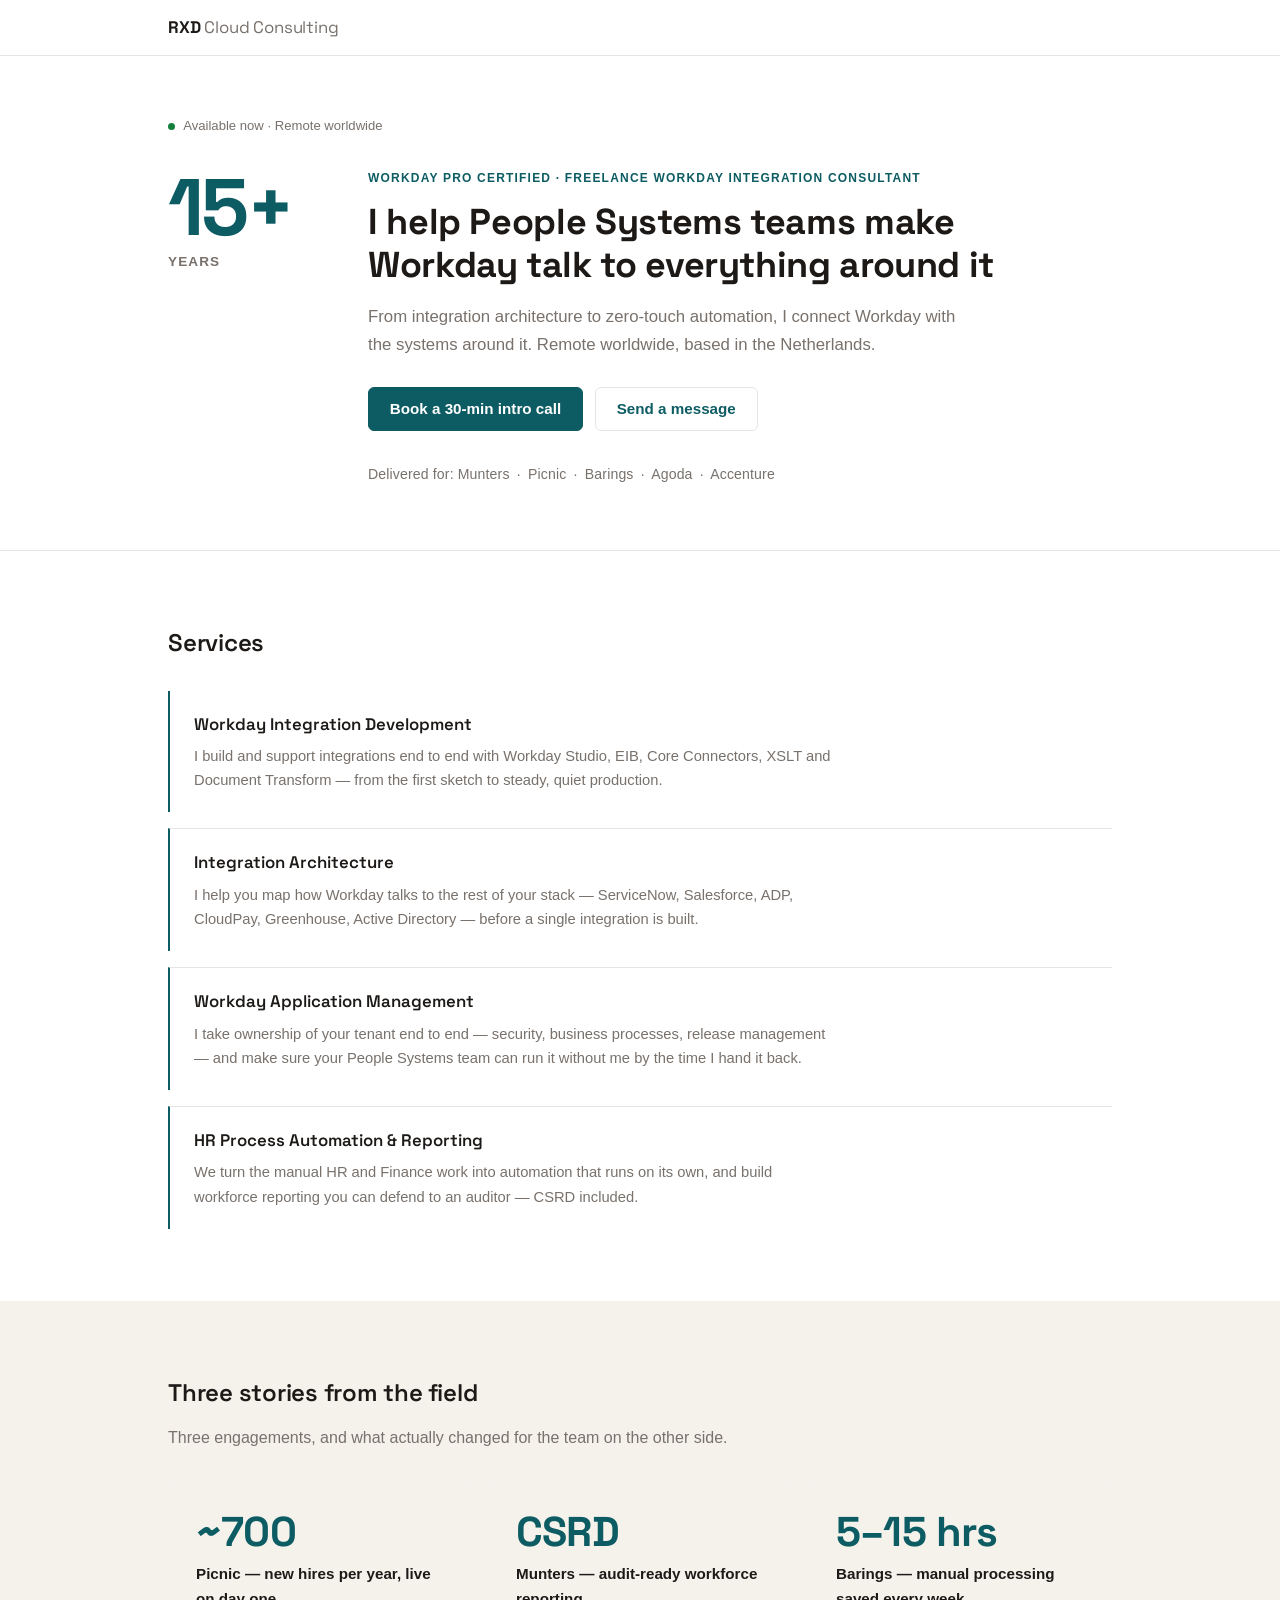
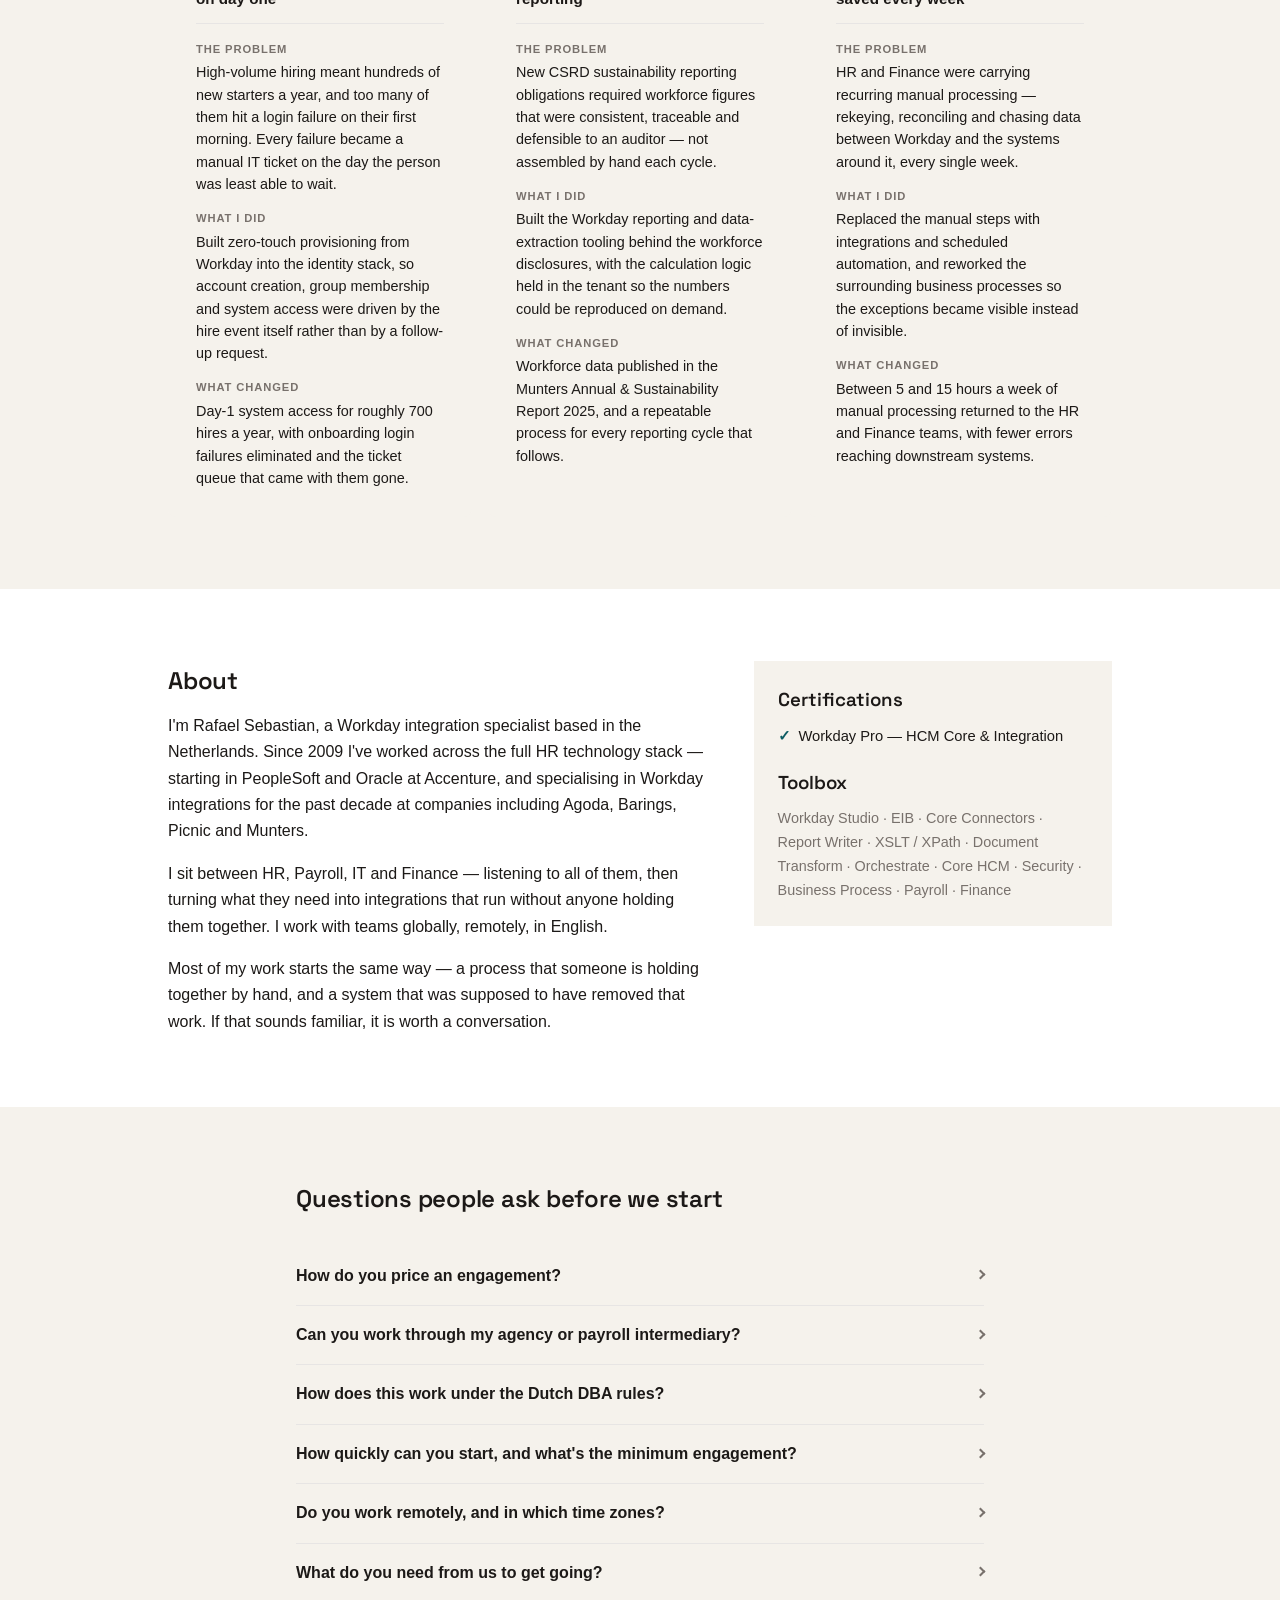
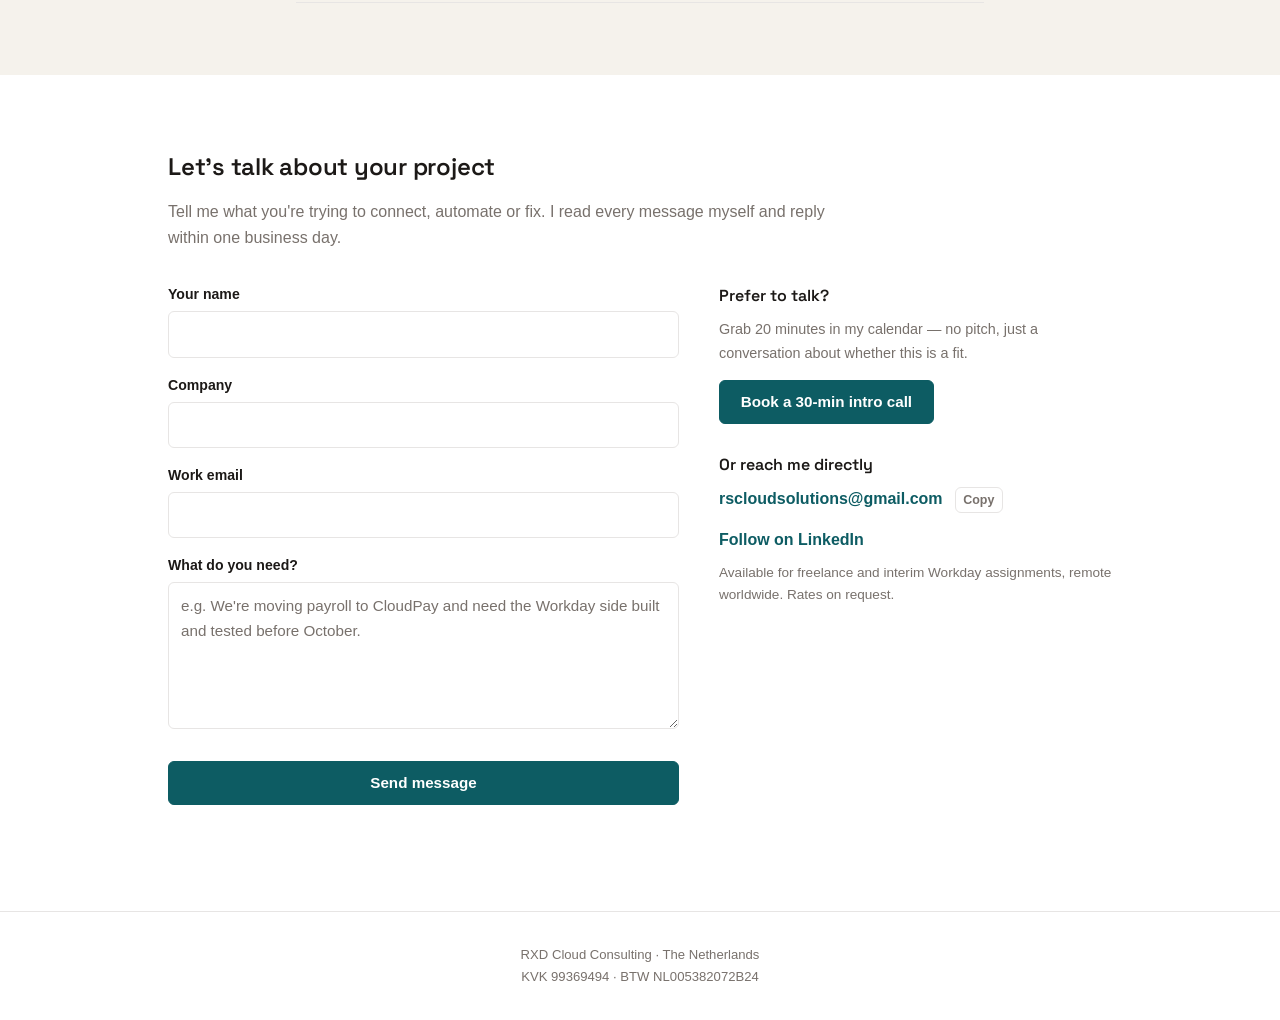
==== index.html @ eb649286 "Remove duplicate Workday Financial Fundamentals from certifications Co-Authored-By: Claude <noreply@" ====
<!DOCTYPE html>
<html lang="en">
<head>
  <meta charset="UTF-8">
  <meta name="viewport" content="width=device-width, initial-scale=1.0">
  <title>RXD Cloud Consulting — Workday Integration Specialist</title>
  <meta name="description" content="I help teams connect Workday to the rest of their stack — Studio, EIB, Core Connectors, automation and reporting. Workday Pro certified, 15+ years, working remotely worldwide from the Netherlands.">
  <meta name="author" content="Rafael Sebastian">
  <link rel="canonical" href="https://rafseb.github.io/rxdwebsite/">

  <meta property="og:site_name" content="RXD Cloud Consulting">
  <meta property="og:locale" content="en_US">
  <meta property="og:type" content="website">
  <meta property="og:url" content="https://rafseb.github.io/rxdwebsite/">
  <meta property="og:title" content="RXD Cloud Consulting — Workday Integration Specialist">
  <meta property="og:description" content="I build and fix Workday integrations — Studio, EIB, Core Connectors, automation — so HR data flows without someone pushing it along. 15+ years, Workday Pro certified.">
  <meta property="og:image" content="https://rafseb.github.io/rxdwebsite/og-image.png">
  <meta property="og:image:width" content="1200">
  <meta property="og:image:height" content="627">
  <meta property="og:image:alt" content="RXD Cloud Consulting — Workday Integration Specialist">

  <meta name="twitter:card" content="summary_large_image">
  <meta name="twitter:title" content="RXD Cloud Consulting — Workday Integration Specialist">
  <meta name="twitter:description" content="I build and fix Workday integrations — Studio, EIB, Core Connectors, automation — so HR data flows without someone pushing it along. 15+ years, Workday Pro certified.">
  <meta name="twitter:image" content="https://rafseb.github.io/rxdwebsite/og-image.png">

  <link rel="preconnect" href="https://fonts.googleapis.com">
  <link rel="preconnect" href="https://fonts.gstatic.com" crossorigin>
  <link href="https://fonts.googleapis.com/css2?family=Space+Grotesk:wght@400;500;600;700&display=swap" rel="stylesheet">
  <link rel="icon" type="image/svg+xml" href="favicon.svg">
  <link rel="stylesheet" href="styles.css">

  <script type="application/ld+json">
  {
    "@context": "https://schema.org",
    "@graph": [
      {
        "@type": "ProfessionalService",
        "@id": "https://rafseb.github.io/rxdwebsite/#organization",
        "name": "RXD Cloud Consulting",
        "url": "https://rafseb.github.io/rxdwebsite/",
        "image": "https://rafseb.github.io/rxdwebsite/og-image.png",
        "logo": "https://rafseb.github.io/rxdwebsite/og-image.png",
        "description": "Freelance Workday integration consulting: Workday Studio, EIB, Core Connectors, integration architecture, Workday application management and HR process automation.",
        "email": "rscloudsolutions@gmail.com",
        "vatID": "NL005382072B24",
        "taxID": "99369494",
        "priceRange": "$$$",
        "address": {
          "@type": "PostalAddress",
          "addressCountry": "NL"
        },
        "areaServed": {
          "@type": "Place",
          "name": "Worldwide (remote)"
        },
        "sameAs": [
          "https://linkedin.com/company/rxd-cloud-consulting"
        ],
        "founder": { "@id": "https://rafseb.github.io/rxdwebsite/#rafael" },
        "employee": { "@id": "https://rafseb.github.io/rxdwebsite/#rafael" },
        "knowsAbout": [
          "Workday",
          "Workday Studio",
          "Workday EIB",
          "Workday Core Connector",
          "HCM integration",
          "Integration architecture",
          "XSLT",
          "HR process automation",
          "CSRD workforce reporting"
        ],
        "hasOfferCatalog": {
          "@type": "OfferCatalog",
          "name": "Workday consulting services",
          "itemListElement": [
            {
              "@type": "Offer",
              "itemOffered": {
                "@type": "Service",
                "name": "Workday Integration Development",
                "description": "End-to-end builds with Workday Studio, EIB, Core Connectors, XSLT and Document Transform — from spec to production support."
              }
            },
            {
              "@type": "Offer",
              "itemOffered": {
                "@type": "Service",
                "name": "Integration Architecture",
                "description": "Design of multi-system HR landscapes connecting Workday to ServiceNow, Salesforce, ADP, CloudPay, Greenhouse, Active Directory and more."
              }
            },
            {
              "@type": "Offer",
              "itemOffered": {
                "@type": "Service",
                "name": "Workday Application Management",
                "description": "SME ownership of your Workday tenant: security, business processes, release management and enabling your People Systems team."
              }
            },
            {
              "@type": "Offer",
              "itemOffered": {
                "@type": "Service",
                "name": "HR Process Automation & Reporting",
                "description": "Turning manual HR and Finance processes into zero-touch automation, plus workforce reporting including CSRD data extraction."
              }
            }
          ]
        }
      },
      {
        "@type": "Person",
        "@id": "https://rafseb.github.io/rxdwebsite/#rafael",
        "name": "Rafael Sebastian",
        "jobTitle": "Workday Integration Consultant",
        "email": "rscloudsolutions@gmail.com",
        "worksFor": { "@id": "https://rafseb.github.io/rxdwebsite/#organization" },
        "address": {
          "@type": "PostalAddress",
          "addressCountry": "NL"
        },
        "sameAs": [
          "https://linkedin.com/in/rafael-sebastian-workday-integration-people-technology-specialist"
        ],
        "hasCredential": [
          {
            "@type": "EducationalOccupationalCredential",
            "credentialCategory": "certification",
            "name": "Workday Pro — HCM Core"
          },
          {
            "@type": "EducationalOccupationalCredential",
            "credentialCategory": "certification",
            "name": "Workday Pro — Integration"
          }
        ]
      },
      {
        "@type": "FAQPage",
        "@id": "https://rafseb.github.io/rxdwebsite/#faq",
        "mainEntity": [
          {
            "@type": "Question",
            "name": "How do you price an engagement?",
            "acceptedAnswer": {
              "@type": "Answer",
              "text": "Most work runs on a day rate, quoted on request and fixed for the length of the assignment. For clearly bounded deliverables — a single integration build, an architecture review, a tenant health check — I also quote a fixed price so you know the total up front. No agency margin sits on top: you contract with RXD Cloud Consulting directly."
            }
          },
          {
            "@type": "Question",
            "name": "Can you work through my agency or payroll intermediary?",
            "acceptedAnswer": {
              "@type": "Answer",
              "text": "Yes. I contract directly with end clients and equally through recruitment agencies, consultancies and payroll intermediaries. If your procurement process requires a preferred supplier, send me their details and I will handle the paperwork with them."
            }
          },
          {
            "@type": "Question",
            "name": "How does this work under the Dutch DBA rules?",
            "acceptedAnswer": {
              "@type": "Answer",
              "text": "RXD Cloud Consulting is a registered Dutch business (KVK 99369494, BTW NL005382072B24) with multiple clients, its own tools and equipment, and its own professional insurance. Engagements are scoped as deliverables rather than as a seat on your org chart, and I am happy to work from a model agreement (modelovereenkomst) and to document the indicators your legal team needs for their own assessment."
            }
          },
          {
            "@type": "Question",
            "name": "How quickly can you start, and what is the minimum engagement?",
            "acceptedAnswer": {
              "@type": "Answer",
              "text": "Typically two to four weeks from a signed contract, sometimes sooner for short scoped work. The minimum is roughly two weeks for a focused deliverable such as an integration build or an architecture review; longer interim assignments usually run three to twelve months."
            }
          },
          {
            "@type": "Question",
            "name": "Do you work remotely, and in which time zones?",
            "acceptedAnswer": {
              "@type": "Answer",
              "text": "I work remotely worldwide from the Netherlands (CET/CEST), in English. I have delivered for teams across Europe, the United States and Asia-Pacific, and will shift hours to hold a workable overlap with yours. On-site visits in the Netherlands and nearby Europe are possible for kick-offs, workshops and go-lives."
            }
          },
          {
            "@type": "Question",
            "name": "What do you need from us to get going?",
            "acceptedAnswer": {
              "@type": "Answer",
              "text": "A tenant with an implementer account, a named business contact who owns the process being automated, and access to the systems on the other side of the integration. If the requirements are not written down yet, that is fine — scoping them is usually the first piece of work."
            }
          }
        ]
      }
    ]
  }
  </script>
</head>
<body>

  <a href="#main" class="skip-link">Skip to content</a>

  <header class="site-header">
    <nav class="container nav" aria-label="Main">
      <a href="#top" class="brand">RXD<span> Cloud Consulting</span></a>
      <details class="nav-menu">
        <summary class="nav-toggle" aria-label="Menu">
          <span class="nav-toggle-bars" aria-hidden="true"></span>
          <span class="nav-toggle-text">Menu</span>
        </summary>
        <div class="nav-links">
          <a href="#services">Services</a>
          <a href="#cases">Case studies</a>
          <a href="#about">About</a>
          <a href="#faq">FAQ</a>
          <a href="#contact" class="btn btn-small">Get in touch</a>
        </div>
      </details>
    </nav>
  </header>

  <main id="main">
    <span id="top"></span>

    <section class="hero" aria-labelledby="hero-title">
      <div class="container">
        <!-- Keep this badge current: it is the strongest buying signal on the page. -->
        <p class="availability"><span class="dot" aria-hidden="true"></span>Available now · Remote worldwide</p>
        <div class="hero-layout">
          <div class="hero-stat" aria-hidden="true">
            <span class="stat-number">15+</span>
            <span class="stat-label">years</span>
          </div>
          <div class="hero-text">
            <p class="eyebrow">Workday Pro Certified · Freelance Workday Integration Consultant</p>
            <h1 id="hero-title">I help People Systems teams make Workday talk to everything around it</h1>
            <p class="lead">From integration architecture to zero-touch automation, I connect Workday with the systems around it. Remote worldwide, based in the Netherlands.</p>
            <div class="hero-actions">
              <a href="https://calendly.com/raf-sebastian/30min" class="btn" data-goal="book-call" target="_blank" rel="noopener">Book a 30-min intro call</a>
              <a href="#contact" class="btn btn-ghost">Send a message</a>
            </div>
            <p class="experience-strip">Delivered for: Munters&ensp;·&ensp;Picnic&ensp;·&ensp;Barings&ensp;·&ensp;Agoda&ensp;·&ensp;Accenture</p>
          </div>
        </div>
      </div>
    </section>

    <section id="services" class="section" aria-labelledby="services-title">
      <div class="container">
        <h2 id="services-title">Services</h2>
        <div class="grid">
          <article class="card">
            <h3>Workday Integration Development</h3>
            <p>I build and support integrations end to end with Workday Studio, EIB, Core Connectors, XSLT and Document Transform — from the first sketch to steady, quiet production.</p>
          </article>
          <article class="card">
            <h3>Integration Architecture</h3>
            <p>I help you map how Workday talks to the rest of your stack — ServiceNow, Salesforce, ADP, CloudPay, Greenhouse, Active Directory — before a single integration is built.</p>
          </article>
          <article class="card">
            <h3>Workday Application Management</h3>
            <p>I take ownership of your tenant end to end — security, business processes, release management — and make sure your People Systems team can run it without me by the time I hand it back.</p>
          </article>
          <article class="card">
            <h3>HR Process Automation &amp; Reporting</h3>
            <p>We turn the manual HR and Finance work into automation that runs on its own, and build workforce reporting you can defend to an auditor — CSRD included.</p>
          </article>
        </div>
      </div>
    </section>

    <section id="cases" class="section section-alt" aria-labelledby="cases-title">
      <div class="container">
        <h2 id="cases-title">Three stories from the field</h2>
        <p class="section-intro">Three engagements, and what actually changed for the team on the other side.</p>

        <div class="grid grid-3">
          <article class="case">
            <p class="case-figure">~700</p>
            <p class="case-client">Picnic — new hires per year, live on day one</p>
            <dl>
              <dt>The problem</dt>
              <dd>High-volume hiring meant hundreds of new starters a year, and too many of them hit a login failure on their first morning. Every failure became a manual IT ticket on the day the person was least able to wait.</dd>
              <dt>What I did</dt>
              <dd>Built zero-touch provisioning from Workday into the identity stack, so account creation, group membership and system access were driven by the hire event itself rather than by a follow-up request.</dd>
              <dt>What changed</dt>
              <dd>Day-1 system access for roughly 700 hires a year, with onboarding login failures eliminated and the ticket queue that came with them gone.</dd>
            </dl>
          </article>

          <article class="case">
            <p class="case-figure">CSRD</p>
            <p class="case-client">Munters — audit-ready workforce reporting</p>
            <dl>
              <dt>The problem</dt>
              <dd>New CSRD sustainability reporting obligations required workforce figures that were consistent, traceable and defensible to an auditor — not assembled by hand each cycle.</dd>
              <dt>What I did</dt>
              <dd>Built the Workday reporting and data-extraction tooling behind the workforce disclosures, with the calculation logic held in the tenant so the numbers could be reproduced on demand.</dd>
              <dt>What changed</dt>
              <dd>Workforce data published in the Munters Annual &amp; Sustainability Report 2025, and a repeatable process for every reporting cycle that follows.</dd>
            </dl>
          </article>

          <article class="case">
            <p class="case-figure">5–15 hrs</p>
            <p class="case-client">Barings — manual processing saved every week</p>
            <dl>
              <dt>The problem</dt>
              <dd>HR and Finance were carrying recurring manual processing — rekeying, reconciling and chasing data between Workday and the systems around it, every single week.</dd>
              <dt>What I did</dt>
              <dd>Replaced the manual steps with integrations and scheduled automation, and reworked the surrounding business processes so the exceptions became visible instead of invisible.</dd>
              <dt>What changed</dt>
              <dd>Between 5 and 15 hours a week of manual processing returned to the HR and Finance teams, with fewer errors reaching downstream systems.</dd>
            </dl>
          </article>
        </div>

      </div>
    </section>

    <section id="about" class="section" aria-labelledby="about-title">
      <div class="container about">
        <div>
          <h2 id="about-title">About</h2>
          <div class="about-intro">
            <!--
              PHOTO: add rafael-sebastian.jpg (and optionally .webp), square and at least
              320x320, then uncomment the block below. Left commented so that deploying
              without the files can't put a broken image on the page.

            <picture>
              <source srcset="rafael-sebastian.webp" type="image/webp">
              <img class="portrait" src="rafael-sebastian.jpg" width="160" height="160"
                   alt="Rafael Sebastian, Workday integration consultant" loading="lazy" decoding="async">
            </picture>
            -->
            <p>I'm Rafael Sebastian, a Workday integration specialist based in the Netherlands. Since 2009 I've worked across the full HR technology stack — starting in PeopleSoft and Oracle at Accenture, and specialising in Workday integrations for the past decade at companies including Agoda, Barings, Picnic and Munters.</p>
          </div>
          <p>I sit between HR, Payroll, IT and Finance — listening to all of them, then turning what they need into integrations that run without anyone holding them together. I work with teams globally, remotely, in English.</p>
          <p>Most of my work starts the same way — a process that someone is holding together by hand, and a system that was supposed to have removed that work. If that sounds familiar, it is worth a conversation.</p>
        </div>
        <div class="card certs">
          <h3>Certifications</h3>
          <ul>
            <li>Workday Pro — HCM Core &amp; Integration</li>
          </ul>
          <h3>Toolbox</h3>
          <p class="muted">Workday Studio · EIB · Core Connectors · Report Writer · XSLT / XPath · Document Transform · Orchestrate · Core HCM · Security · Business Process · Payroll · Finance</p>
        </div>
      </div>
    </section>

    <section id="faq" class="section section-alt" aria-labelledby="faq-title">
      <div class="container container-narrow">
        <h2 id="faq-title">Questions people ask before we start</h2>

        <details class="faq">
          <summary>How do you price an engagement?</summary>
          <p>Most work runs on a day rate, quoted on request and fixed for the length of the assignment. For clearly bounded deliverables — a single integration build, an architecture review, a tenant health check — I also quote a fixed price so you know the total up front. No agency margin sits on top: you contract with RXD Cloud Consulting directly.</p>
        </details>

        <details class="faq">
          <summary>Can you work through my agency or payroll intermediary?</summary>
          <p>Yes. I contract directly with end clients and equally through recruitment agencies, consultancies and payroll intermediaries. If your procurement process requires a preferred supplier, send me their details and I'll handle the paperwork with them.</p>
        </details>

        <details class="faq">
          <summary>How does this work under the Dutch DBA rules?</summary>
          <p>RXD Cloud Consulting is a registered Dutch business (KVK 99369494, BTW NL005382072B24) with multiple clients, its own tools and equipment, and its own professional insurance. Engagements are scoped as deliverables rather than as a seat on your org chart, and I'm happy to work from a model agreement (<i>modelovereenkomst</i>) and to document the indicators your legal team needs for their own assessment.</p>
        </details>

        <details class="faq">
          <summary>How quickly can you start, and what's the minimum engagement?</summary>
          <p>Typically two to four weeks from a signed contract, sometimes sooner for short scoped work. The minimum is roughly two weeks for a focused deliverable such as an integration build or an architecture review; longer interim assignments usually run three to twelve months.</p>
        </details>

        <details class="faq">
          <summary>Do you work remotely, and in which time zones?</summary>
          <p>I work remotely worldwide from the Netherlands (CET/CEST), in English. I've delivered for teams across Europe, the United States and Asia-Pacific, and will shift hours to hold a workable overlap with yours. On-site visits in the Netherlands and nearby Europe are possible for kick-offs, workshops and go-lives.</p>
        </details>

        <details class="faq">
          <summary>What do you need from us to get going?</summary>
          <p>A tenant with an implementer account, a named business contact who owns the process being automated, and access to the systems on the other side of the integration. If the requirements aren't written down yet, that's fine — scoping them is usually the first piece of work.</p>
        </details>
      </div>
    </section>

    <section id="contact" class="section" aria-labelledby="contact-title">
      <div class="container">
        <h2 id="contact-title">Let's talk about your project</h2>
        <p class="section-intro">Tell me what you're trying to connect, automate or fix. I read every message myself and reply within one business day.</p>

        <div class="contact-grid">
          <form id="contact-form" class="card contact-form" action="https://api.web3forms.com/submit" method="POST">
            <input type="hidden" name="access_key" value="380ba4da-3759-4e82-b8ae-49bef5bf46d5">
            <input type="hidden" name="subject" value="New enquiry via rxdconsulting website">
            <input type="hidden" name="from_name" value="RXD Cloud Consulting website">
            <!-- No-JS fallback: without this, Web3Forms shows its own generic success page.
                 Uncomment once the domain is live and a thank-you page exists.
            <input type="hidden" name="redirect" value="https://rafseb.github.io/rxdwebsite/thanks.html"> -->
            <!-- Honeypot: real people never see it, bots fill it in and get rejected. -->
            <input type="checkbox" name="botcheck" class="hidden" style="display:none" tabindex="-1" autocomplete="off">

            <div class="field">
              <label for="name">Your name</label>
              <input id="name" name="name" type="text" autocomplete="name" required>
            </div>

            <div class="field">
              <label for="company">Company</label>
              <input id="company" name="company" type="text" autocomplete="organization">
            </div>

            <div class="field">
              <label for="email">Work email</label>
              <input id="email" name="email" type="email" autocomplete="email" required>
            </div>

            <div class="field">
              <label for="message">What do you need?</label>
              <textarea id="message" name="message" rows="5" required
                        placeholder="e.g. We're moving payroll to CloudPay and need the Workday side built and tested before October."></textarea>
            </div>

            <button type="submit" class="btn">Send message</button>
            <p id="form-status" class="form-status" role="status" aria-live="polite"></p>
          </form>

          <aside class="contact-direct">
            <h3>Prefer to talk?</h3>
            <p class="muted">Grab 20 minutes in my calendar — no pitch, just a conversation about whether this is a fit.</p>
            <a class="btn" href="https://calendly.com/raf-sebastian/30min" data-goal="book-call" target="_blank" rel="noopener">Book a 30-min intro call</a>

            <h3>Or reach me directly</h3>
            <p>
              <a class="contact-link" href="mailto:rscloudsolutions@gmail.com?subject=Workday%20project%20enquiry" data-goal="email">rscloudsolutions@gmail.com</a>
              <button type="button" class="copy-btn" data-copy="rscloudsolutions@gmail.com">Copy</button>
            </p>
            <p><a class="contact-link" href="https://linkedin.com/company/rxd-cloud-consulting" data-goal="linkedin" target="_blank" rel="noopener">Follow on LinkedIn</a></p>

            <p class="muted small">Available for freelance and interim Workday assignments, remote worldwide. Rates on request.</p>
          </aside>
        </div>
      </div>
    </section>

  </main>

  <footer class="site-footer">
    <div class="container">
      <p>RXD Cloud Consulting · The Netherlands</p>
      <p>KVK 99369494 · BTW NL005382072B24</p>
    </div>
  </footer>

  <!-- Mobile-only conversion bar. Hidden at wider widths. -->
  <div class="mobile-cta" aria-label="Quick contact">
    <a class="btn" href="https://calendly.com/raf-sebastian/30min" data-goal="book-call" target="_blank" rel="noopener">Book a call</a>
    <a class="btn btn-ghost" href="#contact">Message</a>
  </div>

  <script src="main.js" defer></script>

  <!-- Cloudflare Web Analytics — cookieless, no consent banner required. -->
  <script defer src="https://static.cloudflareinsights.com/beacon.min.js"
          data-cf-beacon='{"token": "7a9f824960004a1293982eb8bd7bd7f9", "spa": true}'></script>

</body>
</html>
---- styles.css ----
/* ═══════════════════════════════════════════════════════
   RXD Cloud Consulting
   Design: deep teal on warm white, Space Grotesk display.
   A consulting site should feel precise and steady, not
   templated — so: sharp radii, no card shadows, one bold
   typographic moment (the hero stat).
   ═══════════════════════════════════════════════════════ */

/* ── Tokens ── */

:root {
  --bg: #ffffff;
  --bg-warm: #f5f2ec;
  --text: #1c1917;
  --muted: #78716c;
  --accent: #0d5c63;
  --accent-hover: #0a4a50;
  --accent-contrast: #ffffff;
  --accent-soft: #e8f0f1;
  --border: #e7e5e4;
  --shadow: 0 1px 2px rgba(0, 0, 0, 0.05);
  --shadow-md: 0 4px 12px rgba(0, 0, 0, 0.06);
  --success: #15803d;
  --error: #b91c1c;
  --radius: 0.375rem;
  --radius-lg: 0.5rem;
}

@media (prefers-color-scheme: dark) {
  :root {
    --bg: #0e0c0a;
    --bg-warm: #1c1917;
    --text: #f5f5f4;
    --muted: #a8a29e;
    --accent: #5ec4bc;
    --accent-hover: #7dd3cb;
    --accent-contrast: #0e0c0a;
    --accent-soft: #1a2f2c;
    --border: #292524;
    --shadow: 0 1px 2px rgba(0, 0, 0, 0.3);
    --shadow-md: 0 4px 12px rgba(0, 0, 0, 0.3);
    --success: #4ade80;
    --error: #fca5a5;
  }
}

/* ── Reset & base ── */

*, *::before, *::after { margin: 0; padding: 0; box-sizing: border-box; }

@media (prefers-reduced-motion: no-preference) {
  html { scroll-behavior: smooth; }
}

/* Sticky header would otherwise cover the target of an in-page jump. */
:target { scroll-margin-top: 5rem; }

body {
  font-family: -apple-system, BlinkMacSystemFont, "Segoe UI", Roboto, "Helvetica Neue", Arial, sans-serif;
  background: var(--bg);
  color: var(--text);
  line-height: 1.65;
  -webkit-font-smoothing: antialiased;
  -moz-osx-font-smoothing: grayscale;
}

h1, h2, h3, .brand, .stat-number, .case-figure {
  font-family: "Space Grotesk", -apple-system, BlinkMacSystemFont, "Segoe UI", sans-serif;
}

img { max-width: 100%; height: auto; }

:focus-visible {
  outline: 2px solid var(--accent);
  outline-offset: 2px;
  border-radius: var(--radius);
}

/* ── Layout ── */

.container {
  max-width: 62rem;
  margin: 0 auto;
  padding: 0 1.5rem;
}

.container-narrow { max-width: 46rem; }

.skip-link {
  position: absolute;
  left: -9999px;
  top: 0;
  z-index: 100;
  background: var(--accent);
  color: var(--accent-contrast);
  padding: 0.75rem 1.25rem;
  font-weight: 600;
  text-decoration: none;
  border-radius: 0 0 var(--radius) 0;
}

.skip-link:focus { left: 0; }

/* ── Header ── */

.site-header {
  position: sticky;
  top: 0;
  z-index: 10;
  background: var(--bg);
  border-bottom: 1px solid var(--border);
}

.nav {
  display: flex;
  align-items: center;
  justify-content: space-between;
  gap: 1rem;
  padding-top: 0.85rem;
  padding-bottom: 0.85rem;
}

.brand {
  font-weight: 700;
  font-size: 1.05rem;
  letter-spacing: -0.01em;
  color: var(--text);
  text-decoration: none;
  white-space: nowrap;
}

.brand span { color: var(--muted); font-weight: 400; }

.nav-menu > summary { list-style: none; }
.nav-menu > summary::-webkit-details-marker { display: none; }

.nav-toggle {
  display: none;
  align-items: center;
  gap: 0.5rem;
  cursor: pointer;
  font-size: 0.9rem;
  font-weight: 500;
  padding: 0.4rem 0.7rem;
  border: 1px solid var(--border);
  border-radius: var(--radius);
  background: none;
  color: var(--text);
}

.nav-toggle-bars,
.nav-toggle-bars::before,
.nav-toggle-bars::after {
  display: block;
  width: 1.1rem;
  height: 1.5px;
  background: currentColor;
  border-radius: 1px;
}

.nav-toggle-bars { position: relative; }

.nav-toggle-bars::before,
.nav-toggle-bars::after {
  content: "";
  position: absolute;
  left: 0;
}

.nav-toggle-bars::before { top: -0.35rem; }
.nav-toggle-bars::after { top: 0.35rem; }

.nav-links {
  display: flex;
  align-items: center;
  gap: 1.5rem;
}

.nav-links a {
  color: var(--text);
  text-decoration: none;
  font-size: 0.92rem;
  font-weight: 500;
}

.nav-links a:hover { color: var(--accent); }
.nav-links a.btn:hover { color: var(--accent-contrast); }

/* Above the mobile breakpoint the <details> wrapper must not hide its own contents.
   Browsers implement that hiding two different ways depending on version — the older
   one puts display:none on non-summary children, the newer one uses
   ::details-content { content-visibility: hidden }. Both are neutralised here. */
@media (min-width: 40.0625rem) {
  .nav-menu::details-content {
    content-visibility: visible;
    display: contents;
  }

  .nav-menu > .nav-links { display: flex; }
}

/* ── Buttons ── */

.btn {
  display: inline-block;
  background: var(--accent);
  color: var(--accent-contrast);
  padding: 0.65rem 1.3rem;
  border-radius: var(--radius);
  font-weight: 600;
  font-size: 0.95rem;
  font-family: inherit;
  line-height: 1.4;
  border: 1px solid var(--accent);
  text-decoration: none;
  text-align: center;
  cursor: pointer;
}

@media (prefers-reduced-motion: no-preference) {
  .btn { transition: background-color 0.15s ease, transform 0.1s ease; }
}

.btn:hover {
  background: var(--accent-hover);
  color: var(--accent-contrast);
  transform: translateY(-1px);
}

.btn:active { transform: translateY(0); }

.btn:disabled { opacity: 0.6; cursor: progress; }

.btn-small { padding: 0.4rem 0.85rem; font-size: 0.88rem; }

.btn-ghost {
  background: transparent;
  color: var(--accent);
  border: 1px solid var(--border);
}

.btn-ghost:hover {
  background: var(--accent-soft);
  border-color: var(--accent);
  color: var(--accent);
}

/* ── Hero ── */

.hero {
  padding: 3.5rem 0 4rem;
  border-bottom: 1px solid var(--border);
}

.availability {
  display: inline-flex;
  align-items: center;
  gap: 0.5rem;
  font-size: 0.82rem;
  font-weight: 500;
  color: var(--muted);
  margin-bottom: 2rem;
}

.availability .dot {
  width: 0.45rem;
  height: 0.45rem;
  border-radius: 50%;
  background: var(--success);
  flex-shrink: 0;
}

.hero-layout {
  display: grid;
  grid-template-columns: 9.5rem 1fr;
  gap: 3rem;
  align-items: start;
}

.hero-stat {
  padding-top: 0.25rem;
}

.stat-number {
  display: block;
  font-size: 5rem;
  font-weight: 700;
  line-height: 0.85;
  color: var(--accent);
  letter-spacing: -0.04em;
}

.stat-label {
  display: block;
  font-size: 0.85rem;
  font-weight: 600;
  color: var(--muted);
  margin-top: 0.6rem;
  letter-spacing: 0.08em;
  text-transform: uppercase;
}

.eyebrow {
  text-transform: uppercase;
  letter-spacing: 0.1em;
  font-size: 0.75rem;
  font-weight: 600;
  color: var(--accent);
  margin-bottom: 0.75rem;
}

.hero h1 {
  font-size: clamp(1.5rem, 3.2vw, 2.25rem);
  line-height: 1.2;
  max-width: 40rem;
  margin-bottom: 1rem;
  letter-spacing: -0.01em;
}

.lead {
  font-size: 1.05rem;
  color: var(--muted);
  max-width: 38rem;
  margin-bottom: 1.75rem;
}

.hero-actions {
  display: flex;
  flex-wrap: wrap;
  gap: 0.75rem;
  margin-bottom: 2rem;
}

.experience-strip {
  color: var(--muted);
  font-size: 0.88rem;
  letter-spacing: 0.01em;
}

/* ── Sections ── */

.section { padding: 4.5rem 0; }

.section-alt { background: var(--bg-warm); }

.section h2 {
  font-size: 1.5rem;
  font-weight: 600;
  letter-spacing: -0.01em;
  margin-bottom: 0.75rem;
}

.section-intro {
  color: var(--muted);
  max-width: 42rem;
  margin-bottom: 2rem;
}

.section h2 + .grid,
.section h2 + .about,
.section h2 + .faq { margin-top: 1.75rem; }

/* ── Grid ── */

.grid {
  display: grid;
  grid-template-columns: repeat(auto-fit, minmax(15rem, 1fr));
  gap: 1rem;
}

.grid-3 { grid-template-columns: repeat(3, 1fr); }

/* ── Services — an editorial list, not a card grid ── */

#services .grid {
  display: flex;
  flex-direction: column;
}

#services .card {
  background: none;
  border: none;
  border-left: 2px solid var(--accent);
  border-radius: 0;
  padding: 1.25rem 1.5rem;
}

#services .card + .card {
  border-top: 1px solid var(--border);
}

@media (prefers-reduced-motion: no-preference) {
  #services .card { transition: background-color 0.15s ease; }
}

#services .card:hover { background: var(--accent-soft); }

#services .card h3 {
  font-size: 1.05rem;
  margin-bottom: 0.35rem;
  font-weight: 600;
}

#services .card p {
  font-size: 0.92rem;
  color: var(--muted);
  max-width: 40rem;
}

/* ── Case studies ── */

.case {
  background: var(--bg-warm);
  border-radius: var(--radius-lg);
  padding: 1.75rem;
}

.case-figure {
  font-size: 2.6rem;
  font-weight: 700;
  line-height: 1;
  color: var(--accent);
  letter-spacing: -0.02em;
  margin-bottom: 0.5rem;
}

.case-client {
  font-weight: 600;
  font-size: 0.95rem;
  margin-bottom: 1rem;
  padding-bottom: 0.75rem;
  border-bottom: 1px solid var(--border);
}

.case dt {
  font-size: 0.7rem;
  text-transform: uppercase;
  letter-spacing: 0.08em;
  font-weight: 600;
  color: var(--muted);
  margin-bottom: 0.2rem;
}

.case dd {
  font-size: 0.9rem;
  line-height: 1.55;
  margin-bottom: 0.85rem;
}

.case dd:last-child { margin-bottom: 0; }

@media (max-width: 52rem) {
  .grid-3 { grid-template-columns: 1fr; }
}

/* ── About ── */

.about {
  display: grid;
  grid-template-columns: 1.5fr 1fr;
  gap: 3rem;
  align-items: start;
}

.about p + p { margin-top: 1rem; }

.about-intro {
  display: flex;
  gap: 1.5rem;
  align-items: flex-start;
  /* .about p + p doesn't reach the paragraph after this wrapper, so space it here. */
  margin-bottom: 1rem;
}

.portrait {
  width: 9rem;
  height: 9rem;
  border-radius: var(--radius-lg);
  object-fit: cover;
  flex-shrink: 0;
}

#about .certs {
  background: var(--bg-warm);
  border: none;
  padding: 1.5rem;
}

.certs ul {
  list-style: none;
  margin-bottom: 1.25rem;
}

.certs li {
  padding-left: 1.3rem;
  position: relative;
  margin-bottom: 0.35rem;
  font-size: 0.92rem;
}

.certs li::before {
  content: "✓";
  position: absolute;
  left: 0;
  color: var(--accent);
  font-weight: 700;
}

.certs h3 {
  margin-bottom: 0.5rem;
  font-weight: 600;
}

.muted { color: var(--muted); font-size: 0.9rem; }

.small { font-size: 0.85rem; }

/* ── FAQ ── */

.faq {
  border-bottom: 1px solid var(--border);
}

.faq summary {
  cursor: pointer;
  font-weight: 600;
  padding: 1rem 0;
  list-style: none;
  display: flex;
  justify-content: space-between;
  align-items: center;
  gap: 1rem;
}

.faq summary::-webkit-details-marker { display: none; }

.faq summary::after {
  content: "";
  width: 7px;
  height: 7px;
  border-right: 2px solid var(--muted);
  border-bottom: 2px solid var(--muted);
  transform: rotate(-45deg);
  margin-top: -2px;
  flex-shrink: 0;
}

@media (prefers-reduced-motion: no-preference) {
  .faq summary::after { transition: transform 0.2s ease; }
}

.faq[open] summary::after { transform: rotate(45deg); }

.faq > p {
  color: var(--muted);
  padding-bottom: 1.25rem;
  max-width: 40rem;
  font-size: 0.95rem;
}

/* ── Contact ── */

.contact-grid {
  display: grid;
  grid-template-columns: 1.3fr 1fr;
  gap: 2.5rem;
  align-items: start;
}

#contact-form {
  background: none;
  border: none;
  padding: 0;
  box-shadow: none;
}

.field { margin-bottom: 1rem; }

.field label {
  display: block;
  font-size: 0.88rem;
  font-weight: 600;
  margin-bottom: 0.3rem;
  color: var(--text);
}

.field input,
.field textarea {
  width: 100%;
  font: inherit;
  font-size: 0.95rem;
  color: var(--text);
  background: var(--bg);
  border: 1px solid var(--border);
  border-radius: var(--radius);
  padding: 0.6rem 0.75rem;
}

.field textarea { resize: vertical; min-height: 6rem; }

.field input::placeholder,
.field textarea::placeholder { color: var(--muted); }

.field input:focus-visible,
.field textarea:focus-visible {
  outline: none;
  border-color: var(--accent);
  box-shadow: 0 0 0 3px var(--accent-soft);
}

.contact-form .btn { width: 100%; margin-top: 0.5rem; }

.form-status {
  margin-top: 0.75rem;
  font-size: 0.88rem;
  min-height: 1.4rem;
}

.form-status.is-pending { color: var(--muted); }
.form-status.is-success { color: var(--success); font-weight: 600; }
.form-status.is-error { color: var(--error); }
.form-status a { color: inherit; }

.contact-direct h3 {
  font-size: 1rem;
  margin-bottom: 0.5rem;
  font-weight: 600;
}

.contact-direct h3 + p { margin-bottom: 0.9rem; }

.contact-direct .btn { margin-bottom: 1.75rem; }

.contact-direct p { margin-bottom: 0.5rem; }

.contact-link {
  color: var(--accent);
  font-weight: 600;
  text-decoration: none;
  overflow-wrap: anywhere;
}

.contact-link:hover { text-decoration: underline; }

.copy-btn {
  font: inherit;
  font-size: 0.78rem;
  font-weight: 600;
  color: var(--muted);
  background: none;
  border: 1px solid var(--border);
  border-radius: var(--radius);
  padding: 0.1rem 0.45rem;
  margin-left: 0.5rem;
  cursor: pointer;
  vertical-align: middle;
}

.copy-btn:hover { color: var(--text); border-color: var(--muted); }
.copy-btn.is-copied { color: var(--success); border-color: var(--success); }

/* ── Footer ── */

.site-footer {
  border-top: 1px solid var(--border);
  padding: 2rem 0;
  text-align: center;
  color: var(--muted);
  font-size: 0.82rem;
}

/* Mobile CTA bar — shown only on narrow screens (see media query below) */
.mobile-cta { display: none; }

/* ── Responsive ── */

@media (max-width: 46rem) {
  .contact-grid { grid-template-columns: 1fr; gap: 2rem; }
  .about { grid-template-columns: 1fr; gap: 2rem; }
}

@media (max-width: 40rem) {
  .hero { padding: 2.5rem 0 3rem; }

  .hero-layout {
    grid-template-columns: 1fr;
    gap: 1.25rem;
  }

  .stat-number { font-size: 3.25rem; }

  .nav-toggle { display: inline-flex; }

  /* Anchored to .site-header (position: sticky is a containing block) rather than to
     the <details> wrapper, whose box model differs across browser versions. */
  .nav-menu[open] > .nav-links {
    position: absolute;
    right: 1.5rem;
    top: 100%;
    margin-top: 0.5rem;
    z-index: 20;
    flex-direction: column;
    align-items: stretch;
    gap: 0.15rem;
    min-width: 12rem;
    padding: 0.6rem;
    background: var(--bg);
    border: 1px solid var(--border);
    border-radius: var(--radius-lg);
    box-shadow: var(--shadow-md);
  }

  .nav-menu[open] > .nav-links a { padding: 0.5rem 0.6rem; border-radius: var(--radius); }
  .nav-menu[open] > .nav-links a.btn { margin-top: 0.35rem; text-align: center; }

  .about-intro { flex-direction: column; gap: 1rem; }

  .portrait { width: 7rem; height: 7rem; }

  /* Sticky conversion bar. Body padding below keeps it clear of the footer. */
  body { padding-bottom: 5rem; }

  .mobile-cta {
    display: flex;
    gap: 0.5rem;
    position: fixed;
    left: 0;
    right: 0;
    bottom: 0;
    z-index: 30;
    padding: 0.7rem 1rem calc(0.7rem + env(safe-area-inset-bottom));
    background: var(--bg);
    border-top: 1px solid var(--border);
  }

  .mobile-cta .btn { flex: 1; padding: 0.65rem 0.75rem; font-size: 0.92rem; }
}

@media print {
  .site-header, .mobile-cta, .skip-link, .contact-form { display: none; }
  .faq[open] > p, .faq > p { display: block; }
}
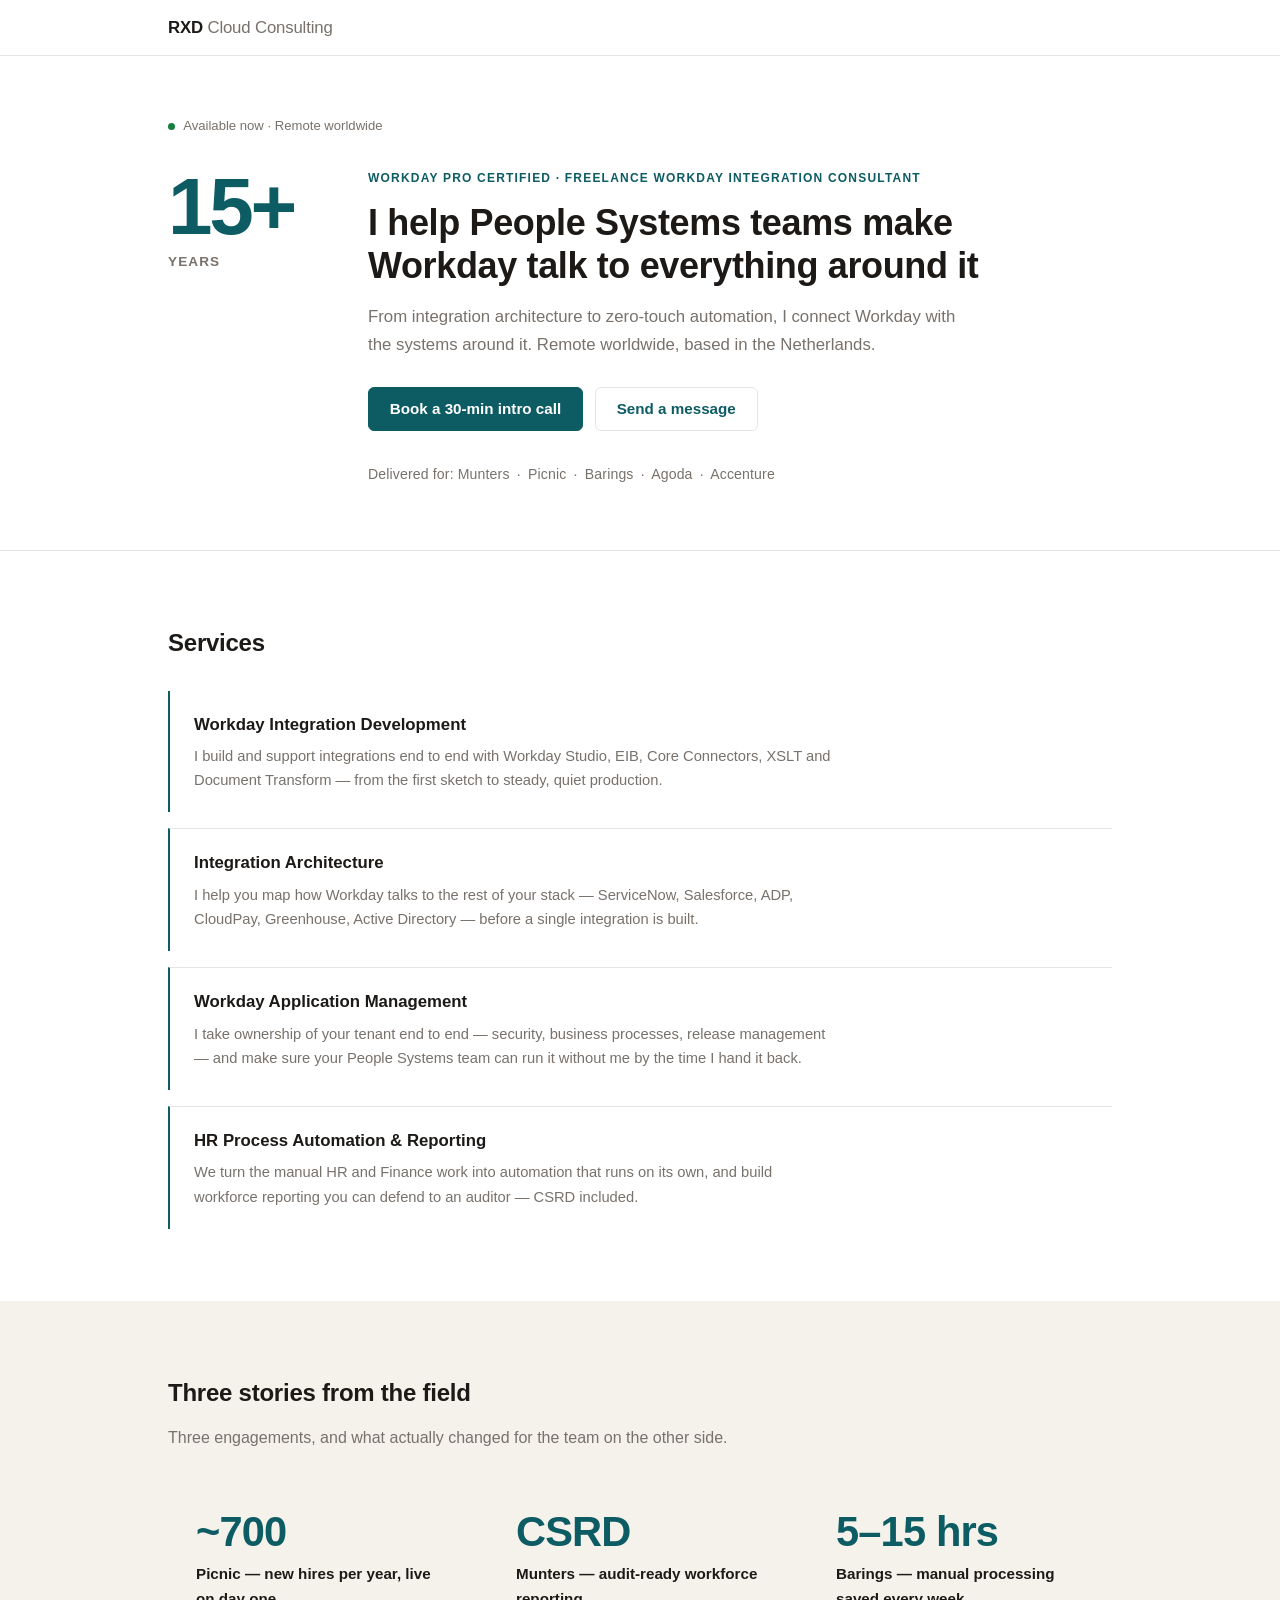
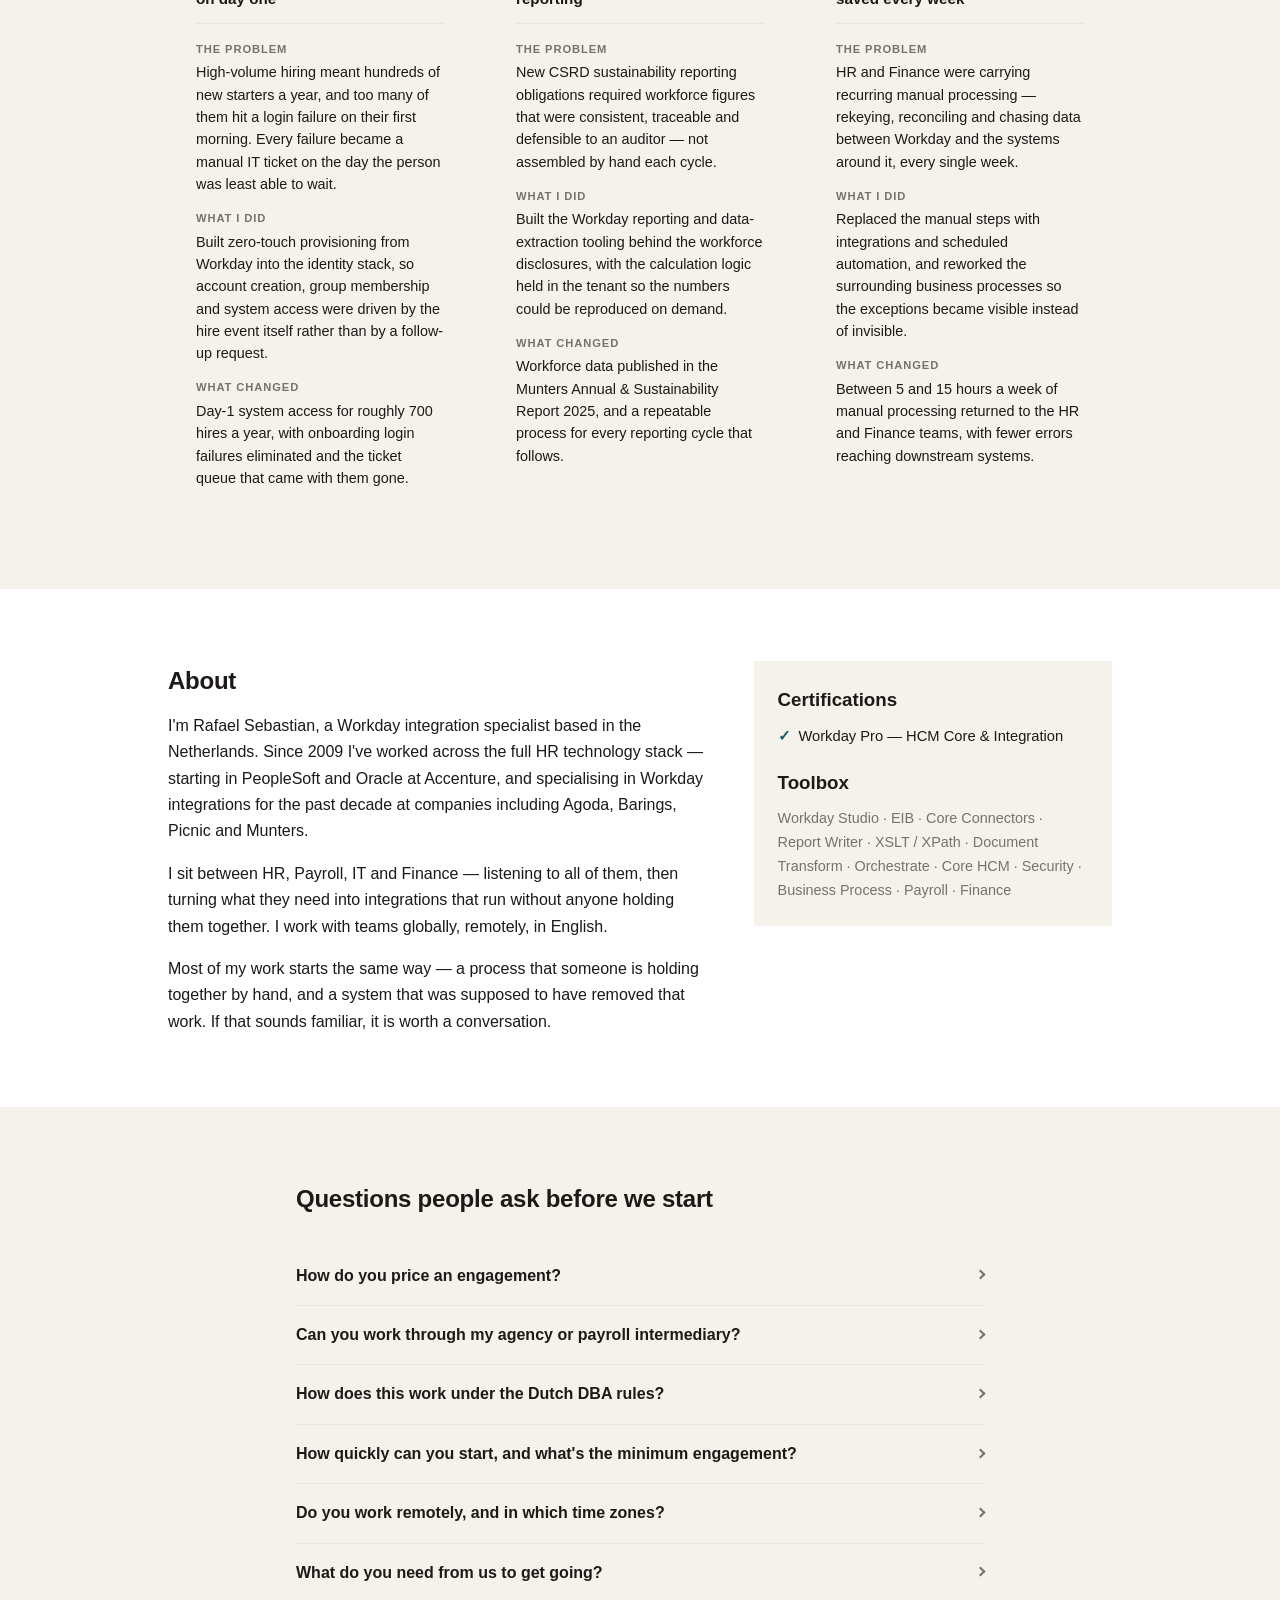
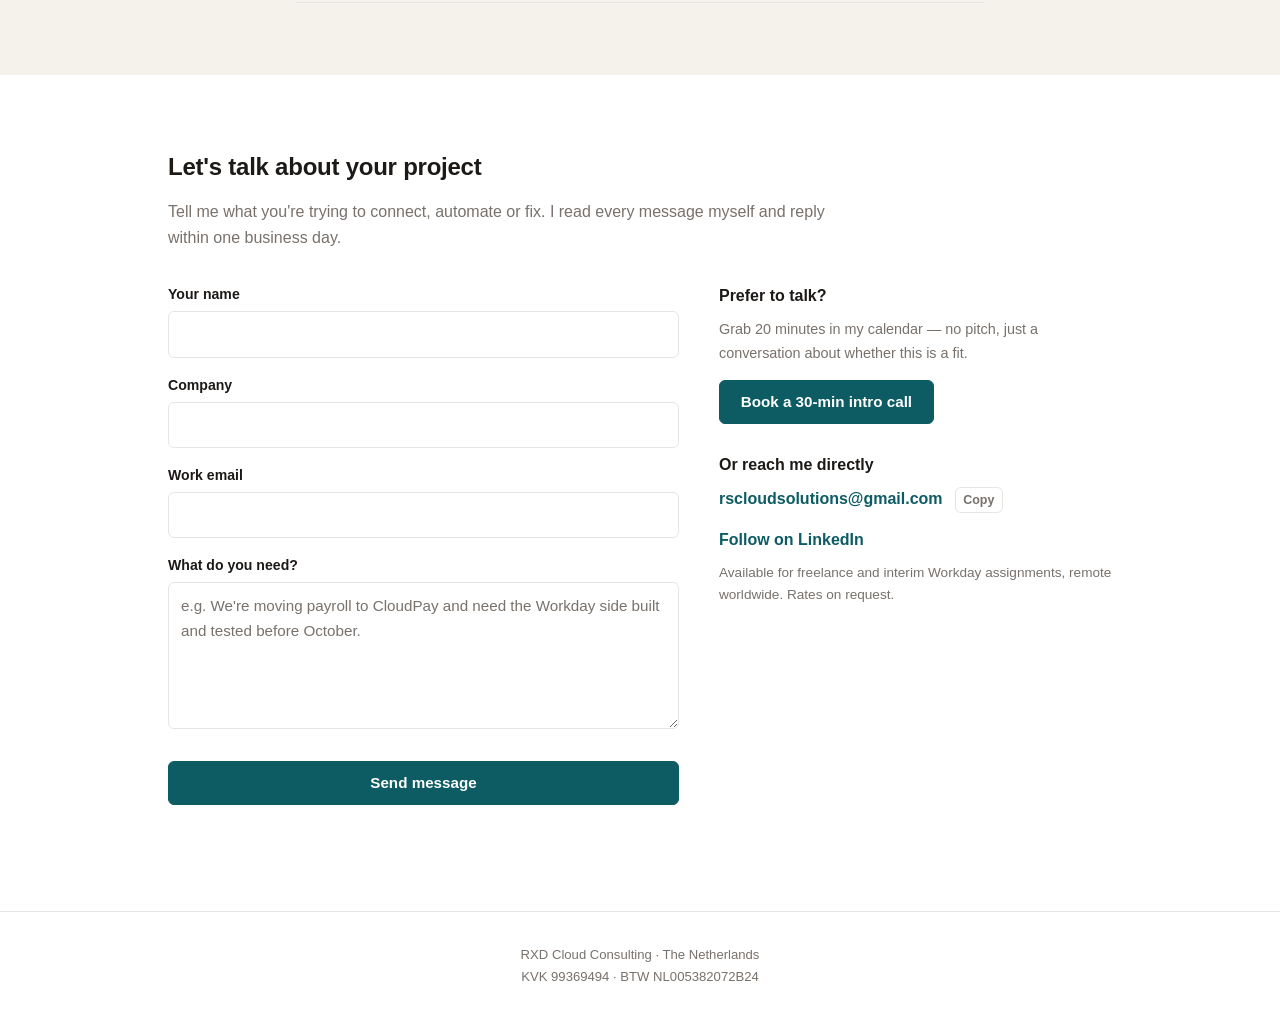
==== commit 53387496: "Add Content-Security-Policy meta tag to harden static site GitHub Pages cannot set response headers," ====
--- a/index.html
+++ b/index.html
@@ -6,6 +6,7 @@
   <title>RXD Cloud Consulting — Workday Integration Specialist</title>
   <meta name="description" content="I help teams connect Workday to the rest of their stack — Studio, EIB, Core Connectors, automation and reporting. Workday Pro certified, 15+ years, working remotely worldwide from the Netherlands.">
   <meta name="author" content="Rafael Sebastian">
+  <meta http-equiv="Content-Security-Policy" content="default-src 'none'; script-src 'self' 'unsafe-inline' https://static.cloudflareinsights.com; style-src 'self' 'unsafe-inline' https://fonts.googleapis.com; font-src https://fonts.gstatic.com; img-src 'self' data:; connect-src https://api.web3forms.com; form-action https://api.web3forms.com; base-uri 'self'; frame-ancestors 'none'; object-src 'none'">
   <link rel="canonical" href="https://rafseb.github.io/rxdwebsite/">
 
   <meta property="og:site_name" content="RXD Cloud Consulting">
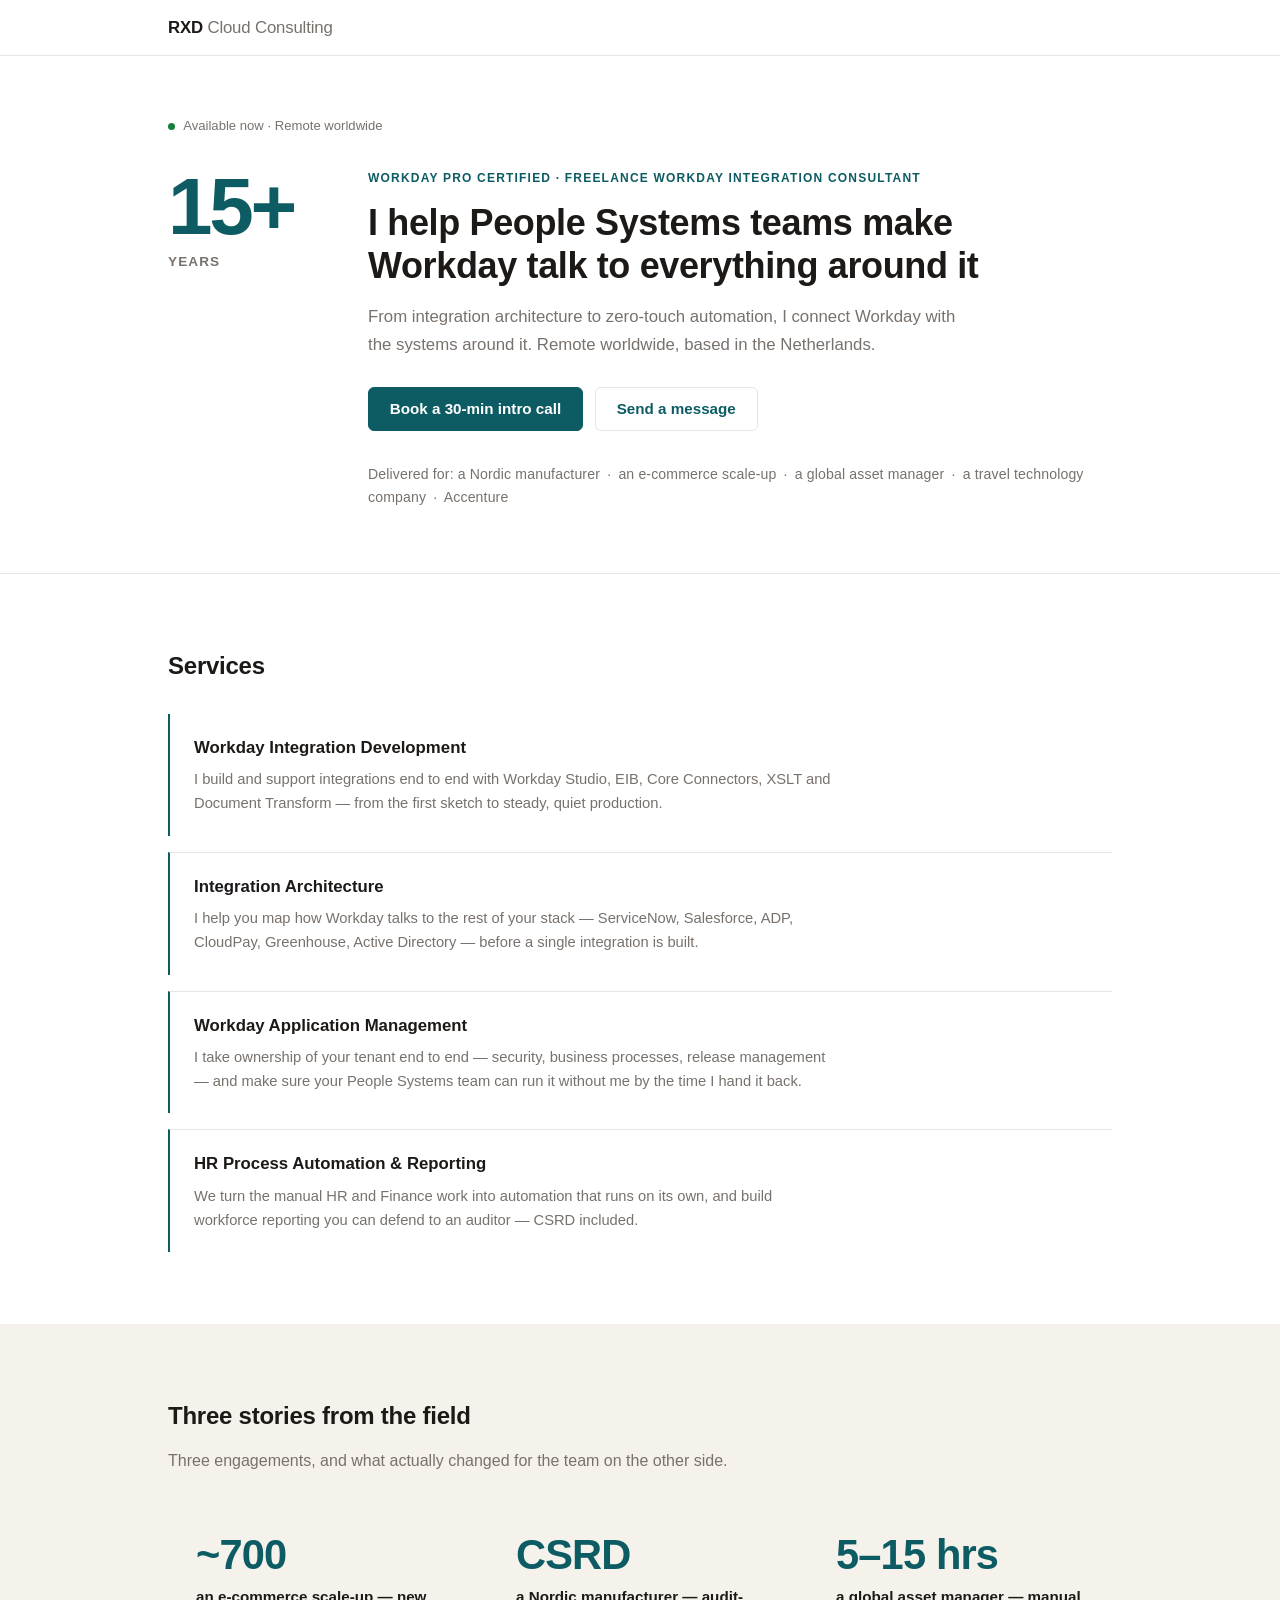
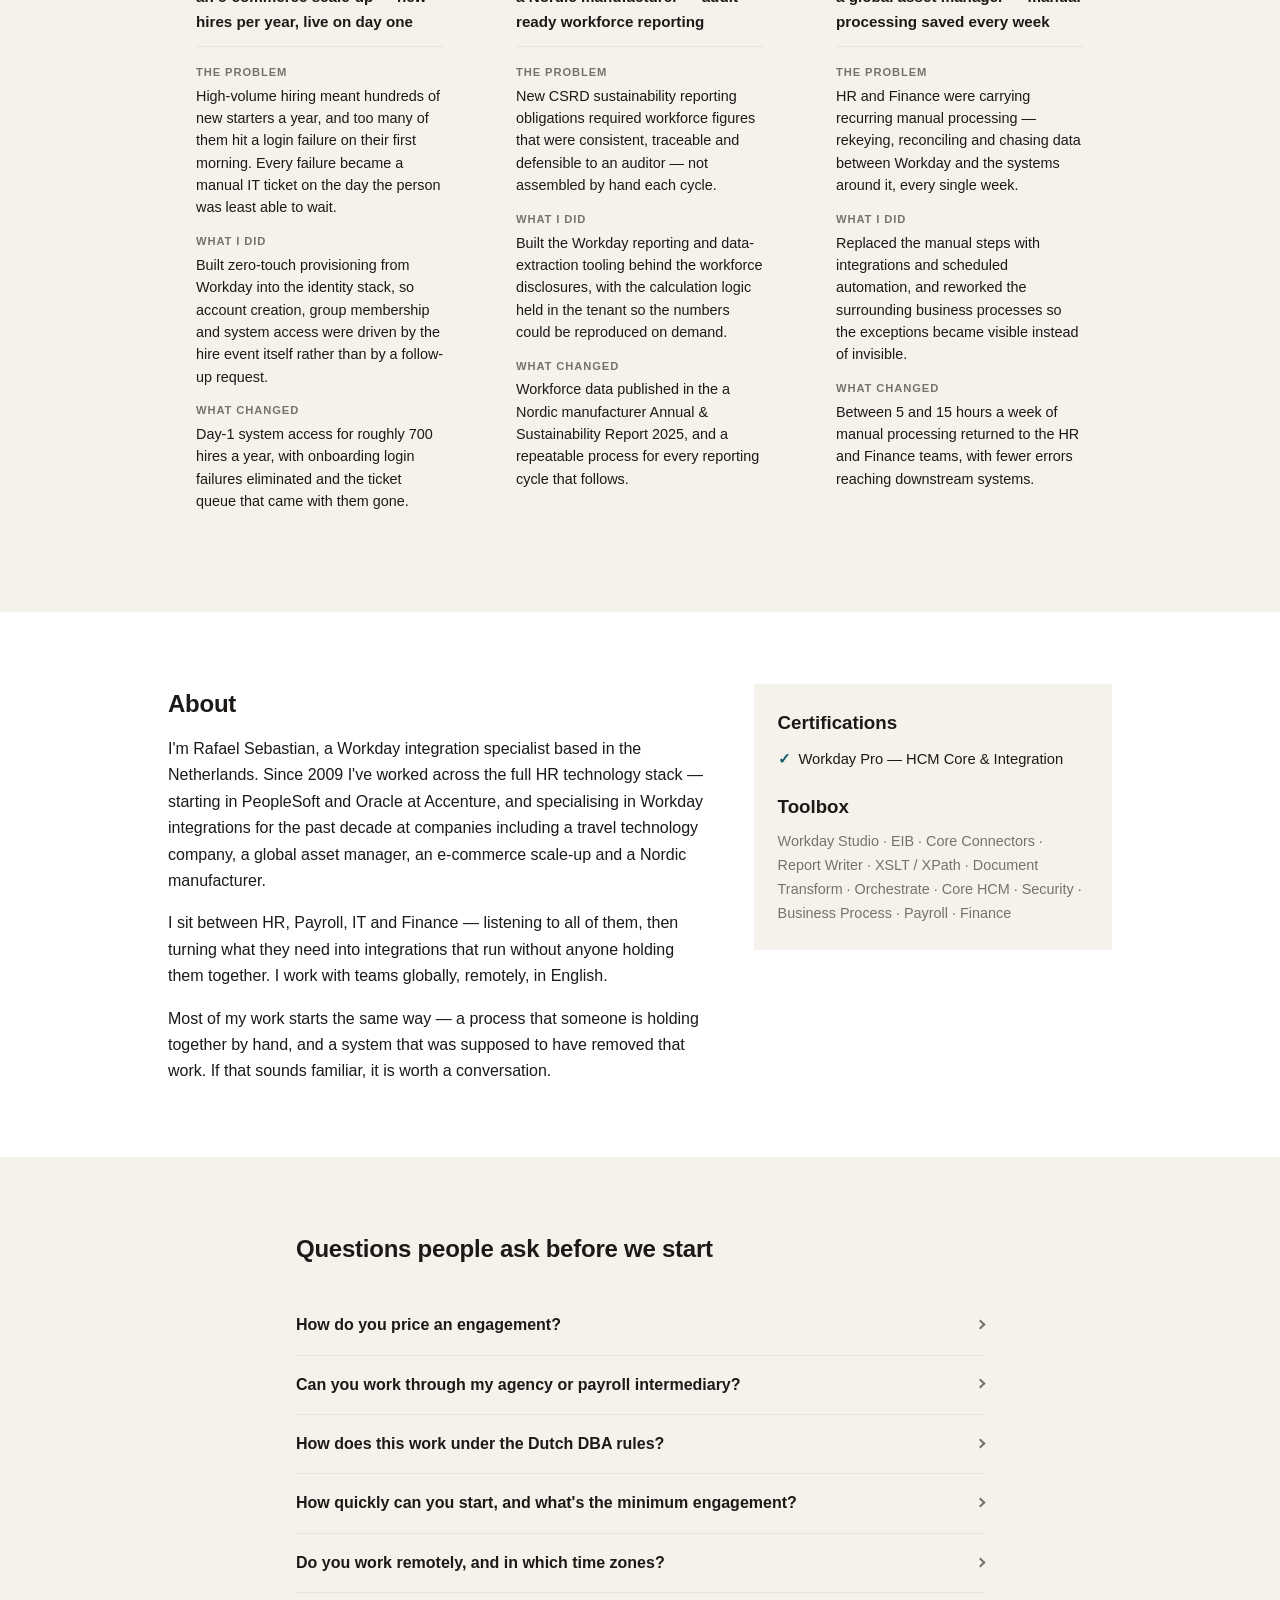
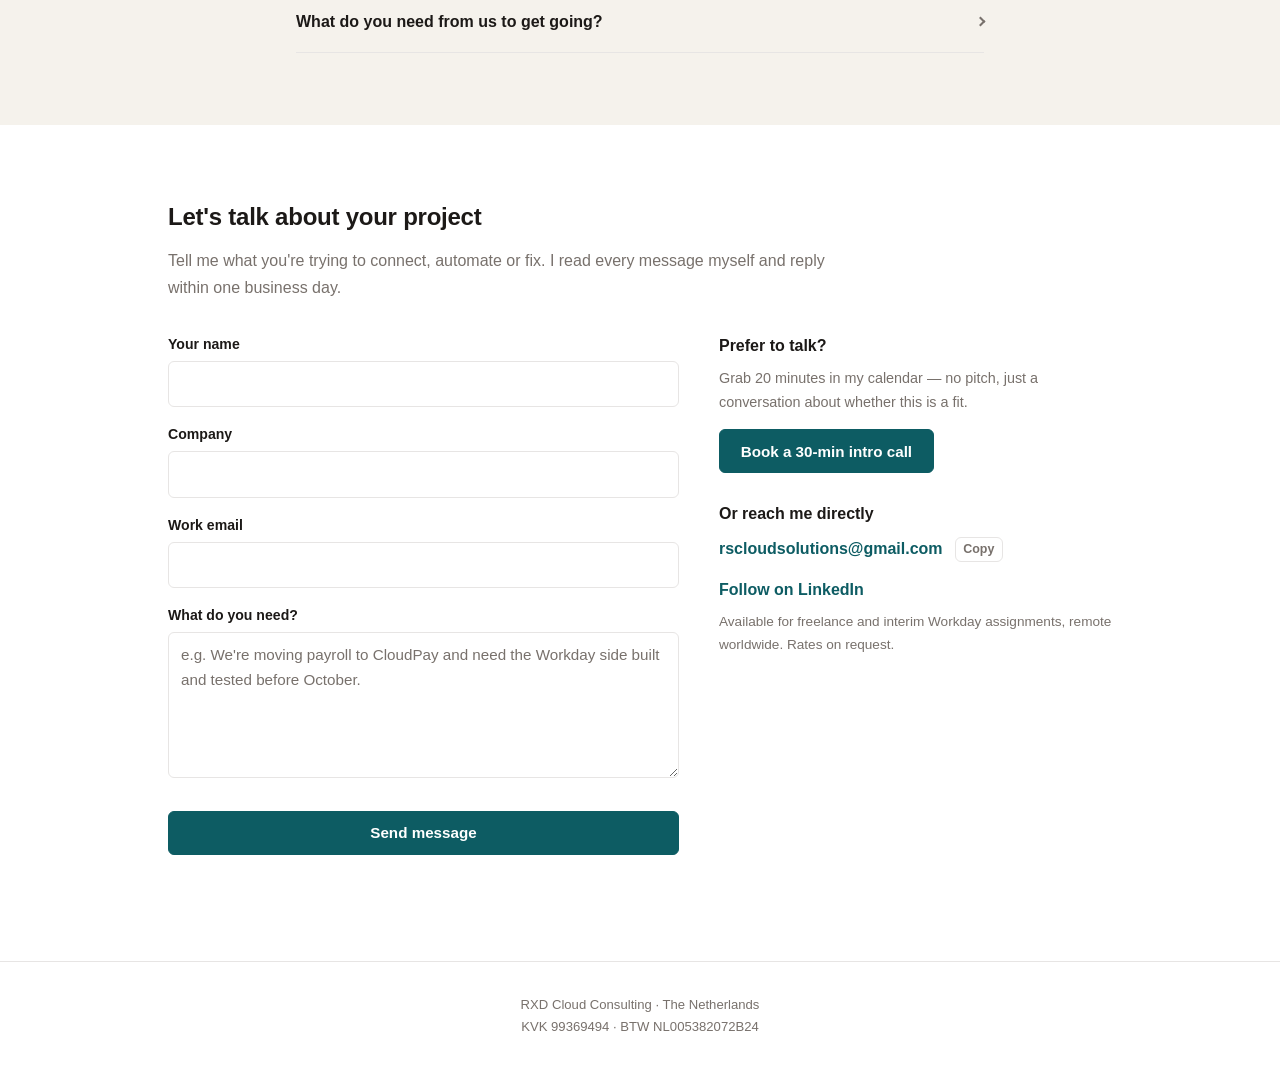
==== commit ef535575: "Add Content-Security-Policy meta tag to harden static site GitHub Pages cannot set response headers," ====
--- a/index.html
+++ b/index.html
@@ -238,7 +238,7 @@
               <a href="https://calendly.com/raf-sebastian/30min" class="btn" data-goal="book-call" target="_blank" rel="noopener">Book a 30-min intro call</a>
               <a href="#contact" class="btn btn-ghost">Send a message</a>
             </div>
-            <p class="experience-strip">Delivered for: Munters&ensp;·&ensp;Picnic&ensp;·&ensp;Barings&ensp;·&ensp;Agoda&ensp;·&ensp;Accenture</p>
+            <p class="experience-strip">Delivered for: a Nordic manufacturer&ensp;·&ensp;an e-commerce scale-up&ensp;·&ensp;a global asset manager&ensp;·&ensp;a travel technology company&ensp;·&ensp;Accenture</p>
           </div>
         </div>
       </div>
@@ -276,7 +276,7 @@
         <div class="grid grid-3">
           <article class="case">
             <p class="case-figure">~700</p>
-            <p class="case-client">Picnic — new hires per year, live on day one</p>
+            <p class="case-client">an e-commerce scale-up — new hires per year, live on day one</p>
             <dl>
               <dt>The problem</dt>
               <dd>High-volume hiring meant hundreds of new starters a year, and too many of them hit a login failure on their first morning. Every failure became a manual IT ticket on the day the person was least able to wait.</dd>
@@ -289,20 +289,20 @@
 
           <article class="case">
             <p class="case-figure">CSRD</p>
-            <p class="case-client">Munters — audit-ready workforce reporting</p>
+            <p class="case-client">a Nordic manufacturer — audit-ready workforce reporting</p>
             <dl>
               <dt>The problem</dt>
               <dd>New CSRD sustainability reporting obligations required workforce figures that were consistent, traceable and defensible to an auditor — not assembled by hand each cycle.</dd>
               <dt>What I did</dt>
               <dd>Built the Workday reporting and data-extraction tooling behind the workforce disclosures, with the calculation logic held in the tenant so the numbers could be reproduced on demand.</dd>
               <dt>What changed</dt>
-              <dd>Workforce data published in the Munters Annual &amp; Sustainability Report 2025, and a repeatable process for every reporting cycle that follows.</dd>
+              <dd>Workforce data published in the a Nordic manufacturer Annual &amp; Sustainability Report 2025, and a repeatable process for every reporting cycle that follows.</dd>
             </dl>
           </article>
 
           <article class="case">
             <p class="case-figure">5–15 hrs</p>
-            <p class="case-client">Barings — manual processing saved every week</p>
+            <p class="case-client">a global asset manager — manual processing saved every week</p>
             <dl>
               <dt>The problem</dt>
               <dd>HR and Finance were carrying recurring manual processing — rekeying, reconciling and chasing data between Workday and the systems around it, every single week.</dd>
@@ -333,7 +333,7 @@
                    alt="Rafael Sebastian, Workday integration consultant" loading="lazy" decoding="async">
             </picture>
             -->
-            <p>I'm Rafael Sebastian, a Workday integration specialist based in the Netherlands. Since 2009 I've worked across the full HR technology stack — starting in PeopleSoft and Oracle at Accenture, and specialising in Workday integrations for the past decade at companies including Agoda, Barings, Picnic and Munters.</p>
+            <p>I'm Rafael Sebastian, a Workday integration specialist based in the Netherlands. Since 2009 I've worked across the full HR technology stack — starting in PeopleSoft and Oracle at Accenture, and specialising in Workday integrations for the past decade at companies including a travel technology company, a global asset manager, an e-commerce scale-up and a Nordic manufacturer.</p>
           </div>
           <p>I sit between HR, Payroll, IT and Finance — listening to all of them, then turning what they need into integrations that run without anyone holding them together. I work with teams globally, remotely, in English.</p>
           <p>Most of my work starts the same way — a process that someone is holding together by hand, and a system that was supposed to have removed that work. If that sounds familiar, it is worth a conversation.</p>
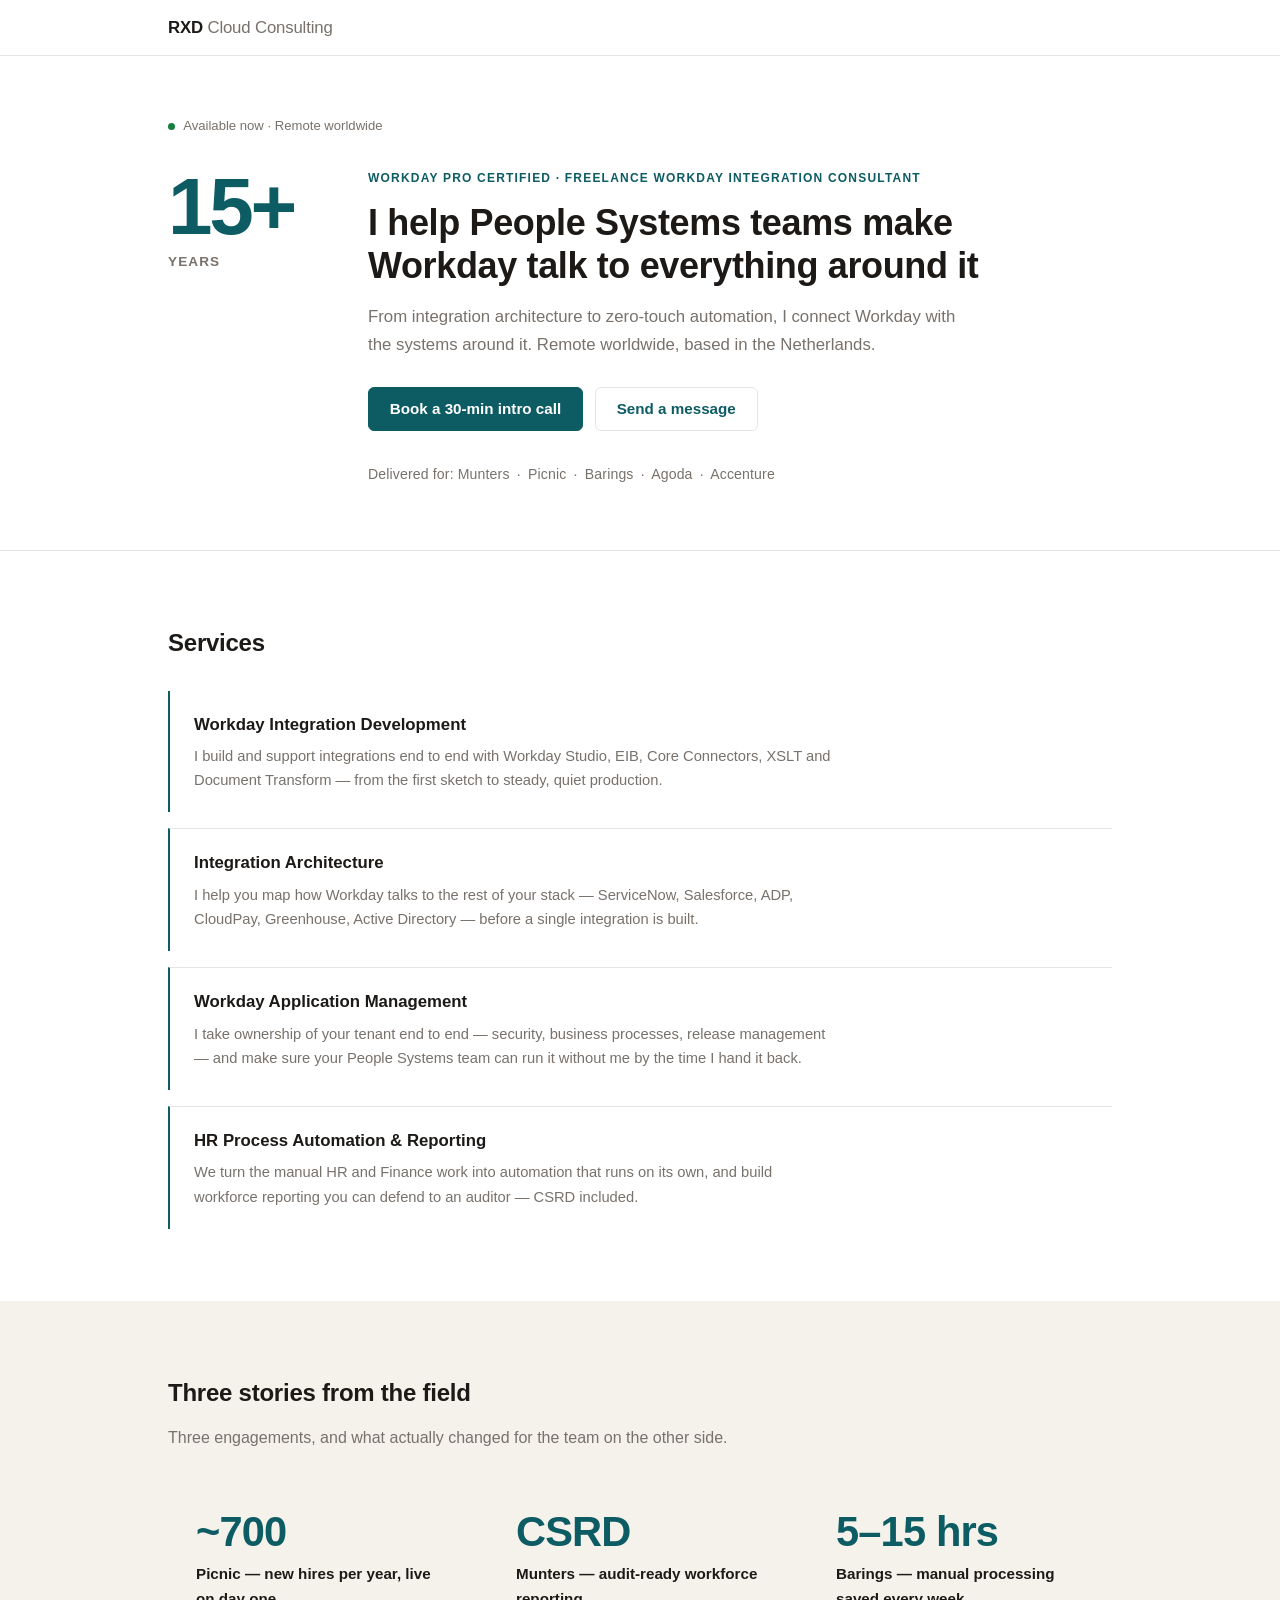
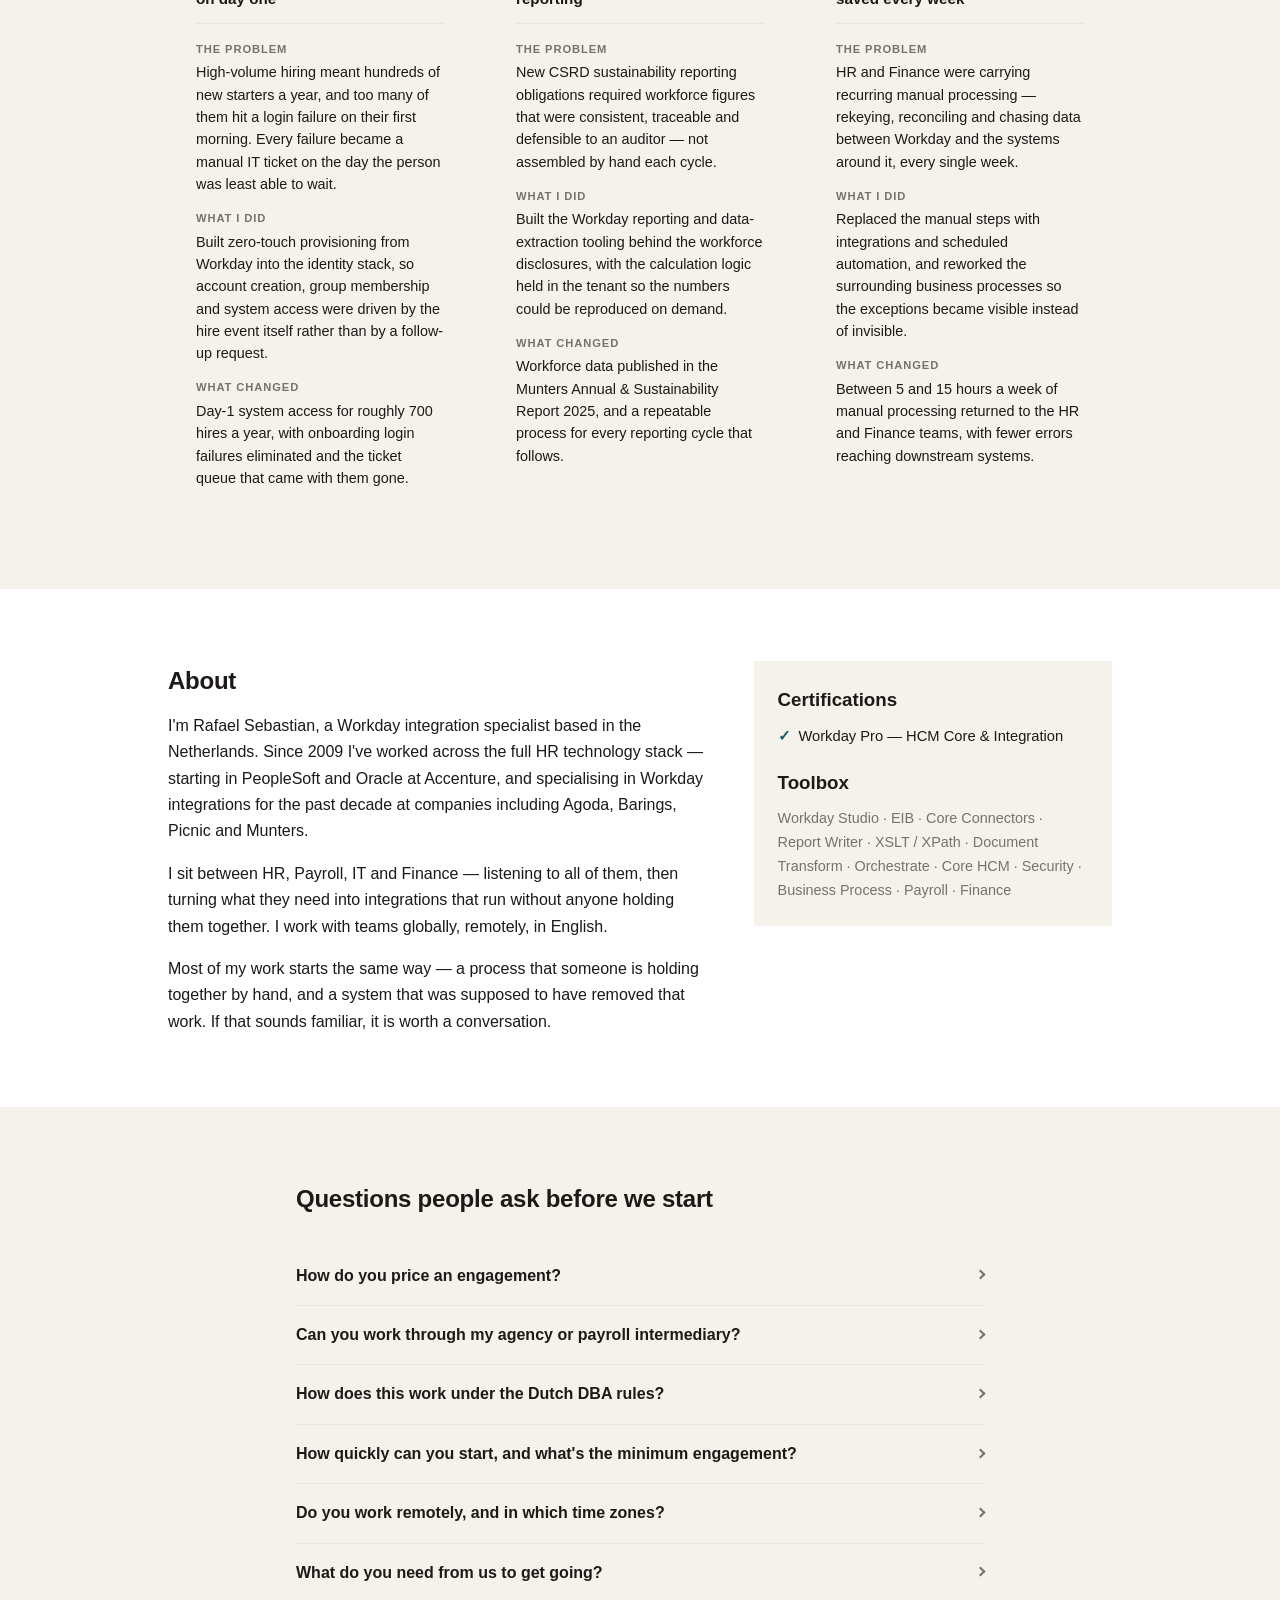
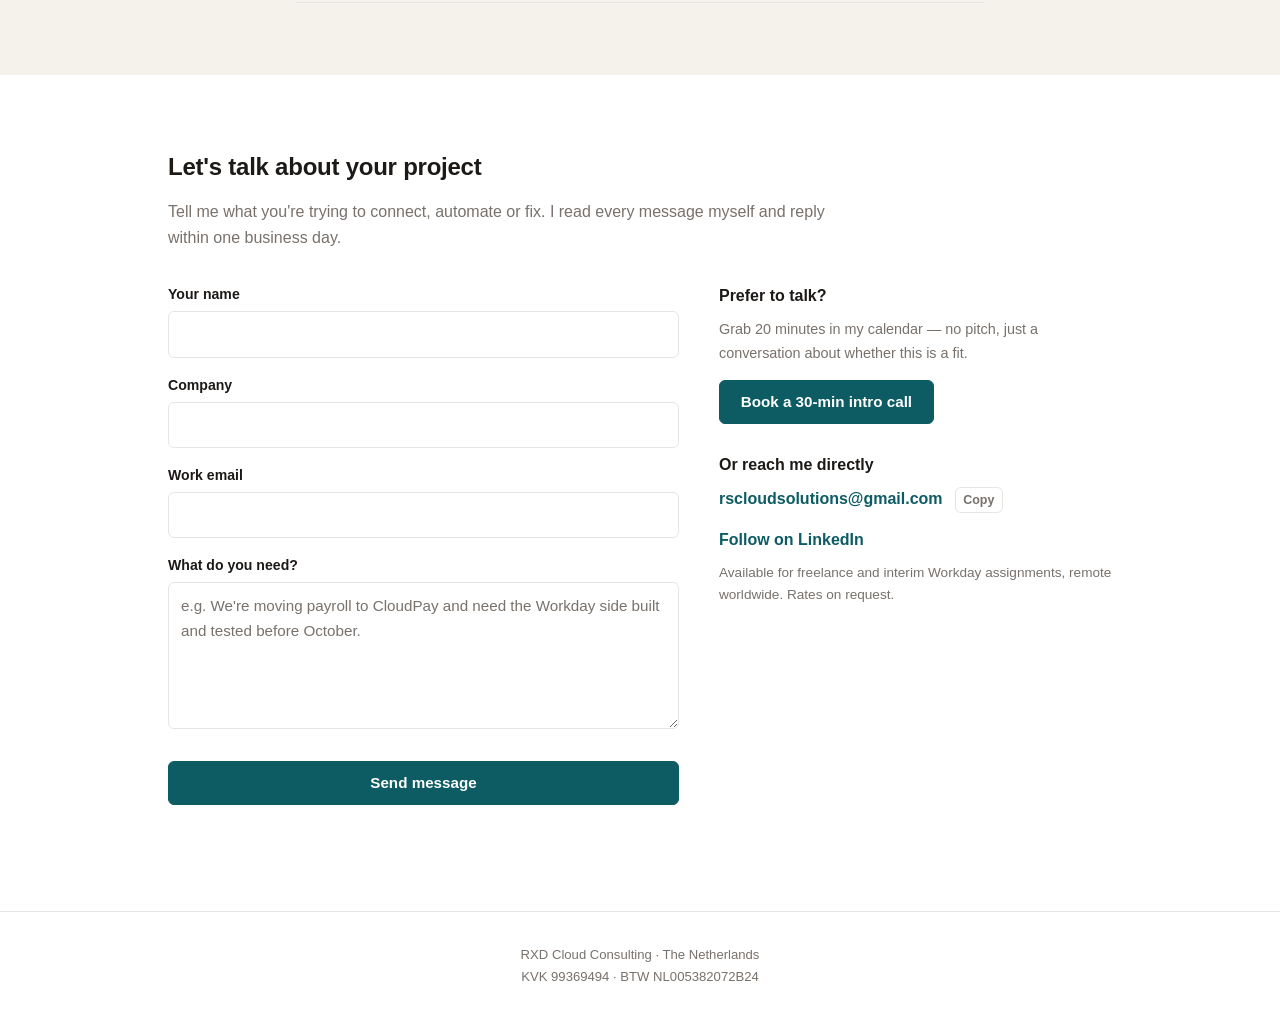
==== commit 2cf03e07: "Harden CSP: remove unsafe-inline from script-src Only external scripts are used (main.js, Cloudflare" ====
--- a/index.html
+++ b/index.html
@@ -6,7 +6,7 @@
   <title>RXD Cloud Consulting — Workday Integration Specialist</title>
   <meta name="description" content="I help teams connect Workday to the rest of their stack — Studio, EIB, Core Connectors, automation and reporting. Workday Pro certified, 15+ years, working remotely worldwide from the Netherlands.">
   <meta name="author" content="Rafael Sebastian">
-  <meta http-equiv="Content-Security-Policy" content="default-src 'none'; script-src 'self' 'unsafe-inline' https://static.cloudflareinsights.com; style-src 'self' 'unsafe-inline' https://fonts.googleapis.com; font-src https://fonts.gstatic.com; img-src 'self' data:; connect-src https://api.web3forms.com; form-action https://api.web3forms.com; base-uri 'self'; frame-ancestors 'none'; object-src 'none'">
+  <meta http-equiv="Content-Security-Policy" content="default-src 'none'; script-src 'self' https://static.cloudflareinsights.com; style-src 'self' 'unsafe-inline' https://fonts.googleapis.com; font-src https://fonts.gstatic.com; img-src 'self' data:; connect-src https://api.web3forms.com; form-action https://api.web3forms.com; base-uri 'self'; frame-ancestors 'none'; object-src 'none'">
   <link rel="canonical" href="https://rafseb.github.io/rxdwebsite/">
 
   <meta property="og:site_name" content="RXD Cloud Consulting">
@@ -238,7 +238,7 @@
               <a href="https://calendly.com/raf-sebastian/30min" class="btn" data-goal="book-call" target="_blank" rel="noopener">Book a 30-min intro call</a>
               <a href="#contact" class="btn btn-ghost">Send a message</a>
             </div>
-            <p class="experience-strip">Delivered for: a Nordic manufacturer&ensp;·&ensp;an e-commerce scale-up&ensp;·&ensp;a global asset manager&ensp;·&ensp;a travel technology company&ensp;·&ensp;Accenture</p>
+            <p class="experience-strip">Delivered for: Munters&ensp;·&ensp;Picnic&ensp;·&ensp;Barings&ensp;·&ensp;Agoda&ensp;·&ensp;Accenture</p>
           </div>
         </div>
       </div>
@@ -276,7 +276,7 @@
         <div class="grid grid-3">
           <article class="case">
             <p class="case-figure">~700</p>
-            <p class="case-client">an e-commerce scale-up — new hires per year, live on day one</p>
+            <p class="case-client">Picnic — new hires per year, live on day one</p>
             <dl>
               <dt>The problem</dt>
               <dd>High-volume hiring meant hundreds of new starters a year, and too many of them hit a login failure on their first morning. Every failure became a manual IT ticket on the day the person was least able to wait.</dd>
@@ -289,20 +289,20 @@
 
           <article class="case">
             <p class="case-figure">CSRD</p>
-            <p class="case-client">a Nordic manufacturer — audit-ready workforce reporting</p>
+            <p class="case-client">Munters — audit-ready workforce reporting</p>
             <dl>
               <dt>The problem</dt>
               <dd>New CSRD sustainability reporting obligations required workforce figures that were consistent, traceable and defensible to an auditor — not assembled by hand each cycle.</dd>
               <dt>What I did</dt>
               <dd>Built the Workday reporting and data-extraction tooling behind the workforce disclosures, with the calculation logic held in the tenant so the numbers could be reproduced on demand.</dd>
               <dt>What changed</dt>
-              <dd>Workforce data published in the a Nordic manufacturer Annual &amp; Sustainability Report 2025, and a repeatable process for every reporting cycle that follows.</dd>
+              <dd>Workforce data published in the Munters Annual &amp; Sustainability Report 2025, and a repeatable process for every reporting cycle that follows.</dd>
             </dl>
           </article>
 
           <article class="case">
             <p class="case-figure">5–15 hrs</p>
-            <p class="case-client">a global asset manager — manual processing saved every week</p>
+            <p class="case-client">Barings — manual processing saved every week</p>
             <dl>
               <dt>The problem</dt>
               <dd>HR and Finance were carrying recurring manual processing — rekeying, reconciling and chasing data between Workday and the systems around it, every single week.</dd>
@@ -333,7 +333,7 @@
                    alt="Rafael Sebastian, Workday integration consultant" loading="lazy" decoding="async">
             </picture>
             -->
-            <p>I'm Rafael Sebastian, a Workday integration specialist based in the Netherlands. Since 2009 I've worked across the full HR technology stack — starting in PeopleSoft and Oracle at Accenture, and specialising in Workday integrations for the past decade at companies including a travel technology company, a global asset manager, an e-commerce scale-up and a Nordic manufacturer.</p>
+            <p>I'm Rafael Sebastian, a Workday integration specialist based in the Netherlands. Since 2009 I've worked across the full HR technology stack — starting in PeopleSoft and Oracle at Accenture, and specialising in Workday integrations for the past decade at companies including Agoda, Barings, Picnic and Munters.</p>
           </div>
           <p>I sit between HR, Payroll, IT and Finance — listening to all of them, then turning what they need into integrations that run without anyone holding them together. I work with teams globally, remotely, in English.</p>
           <p>Most of my work starts the same way — a process that someone is holding together by hand, and a system that was supposed to have removed that work. If that sounds familiar, it is worth a conversation.</p>
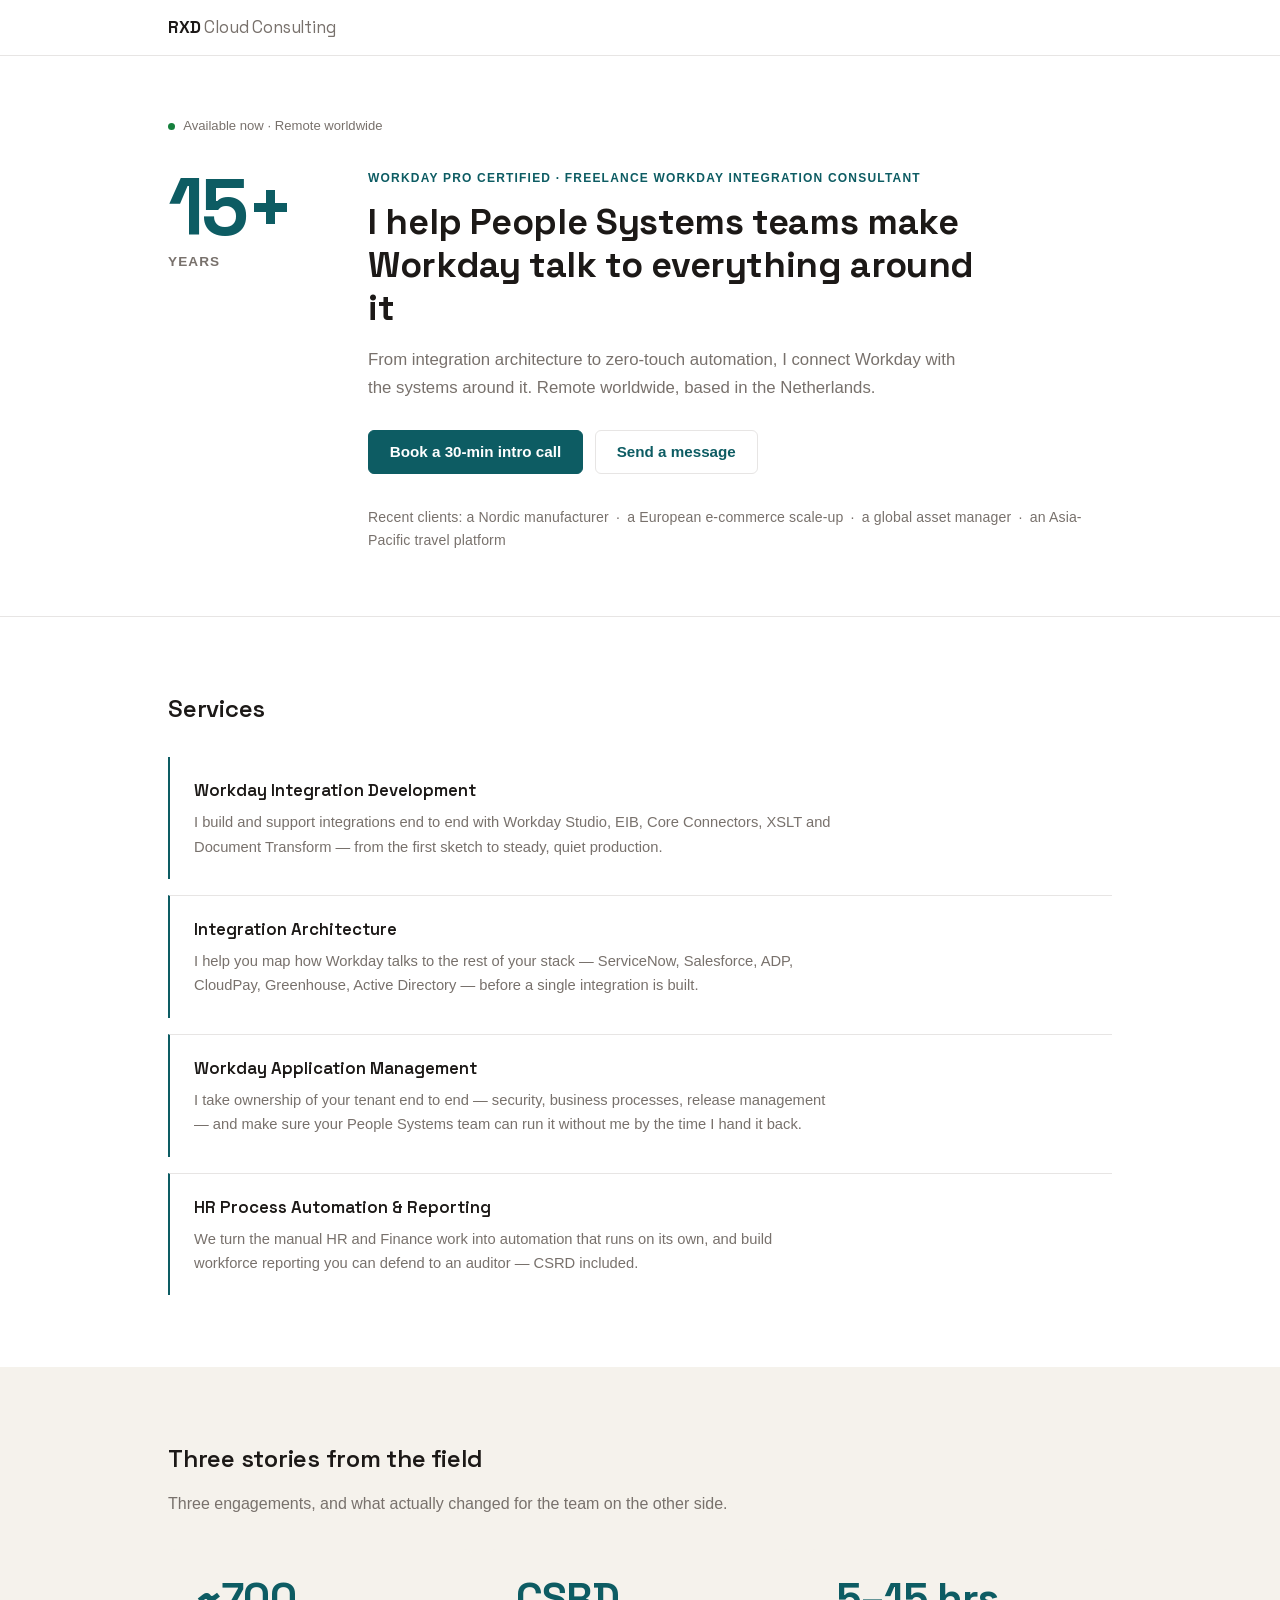
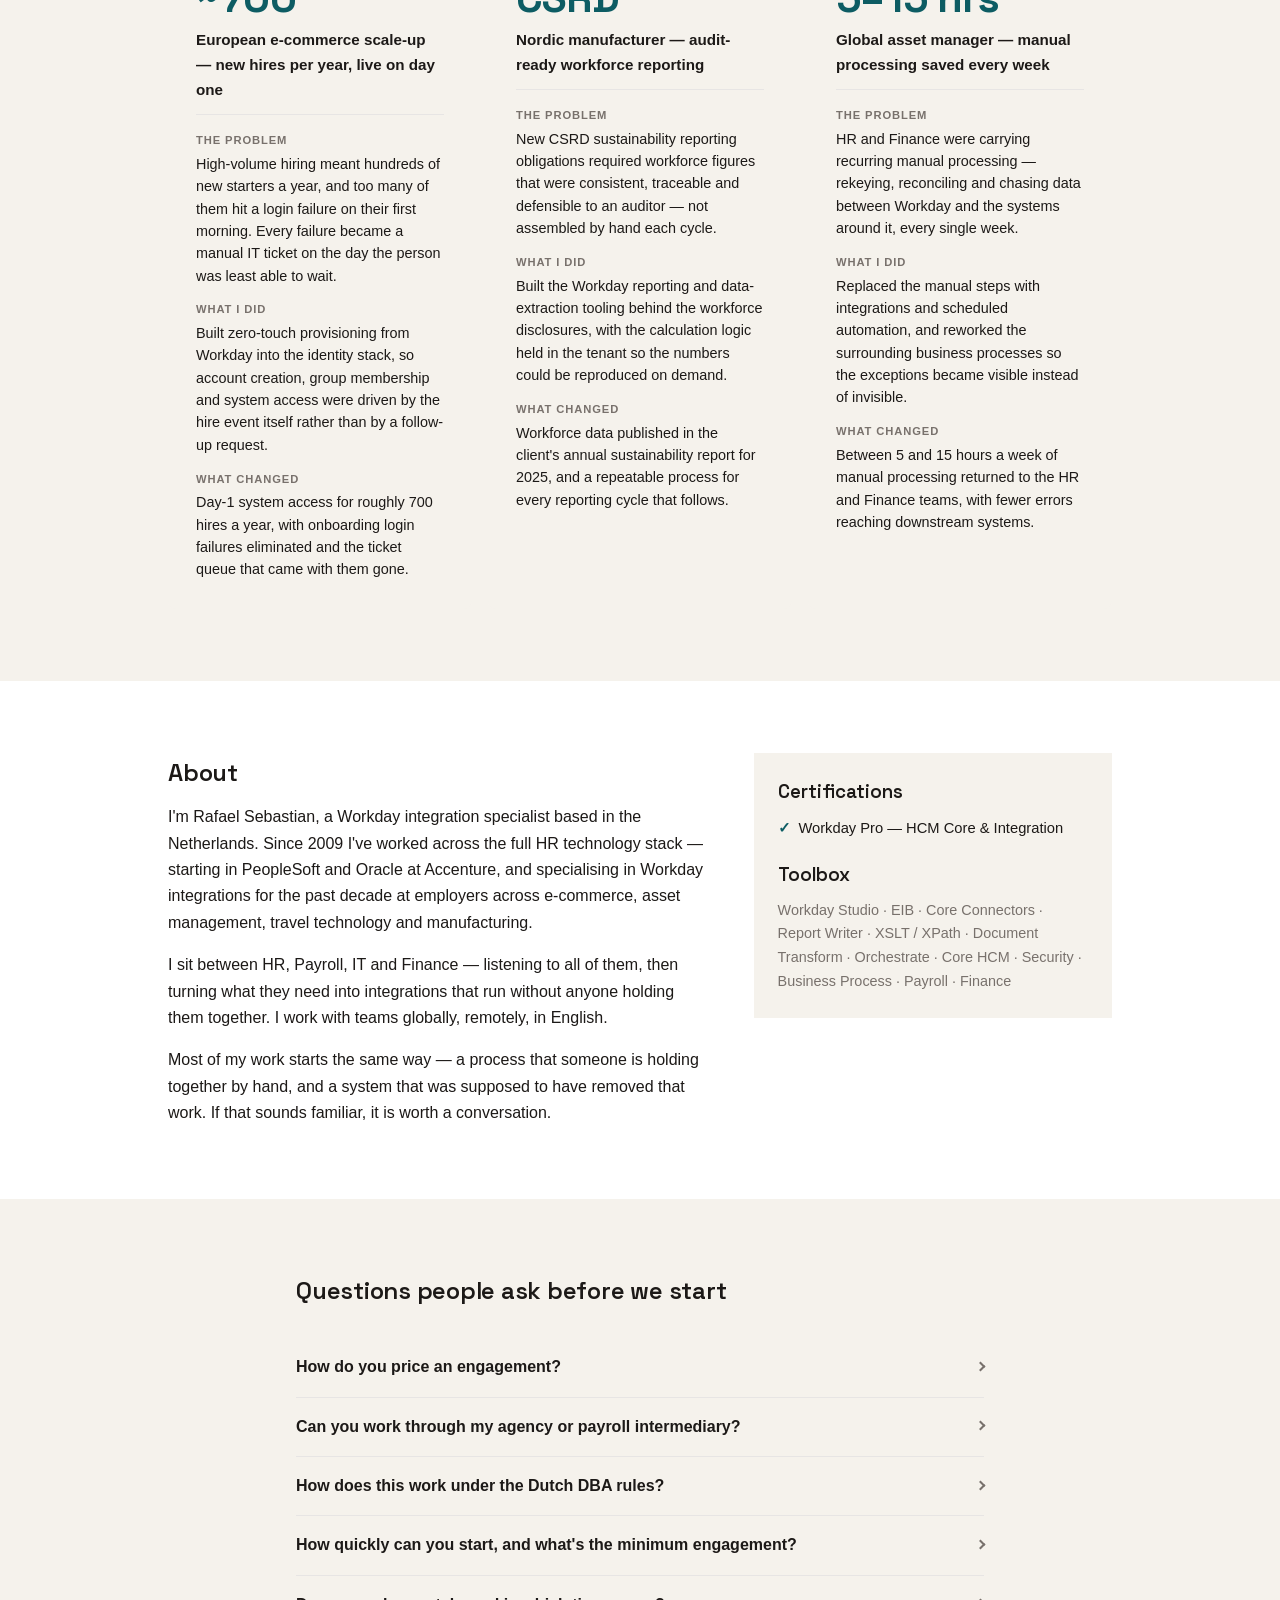
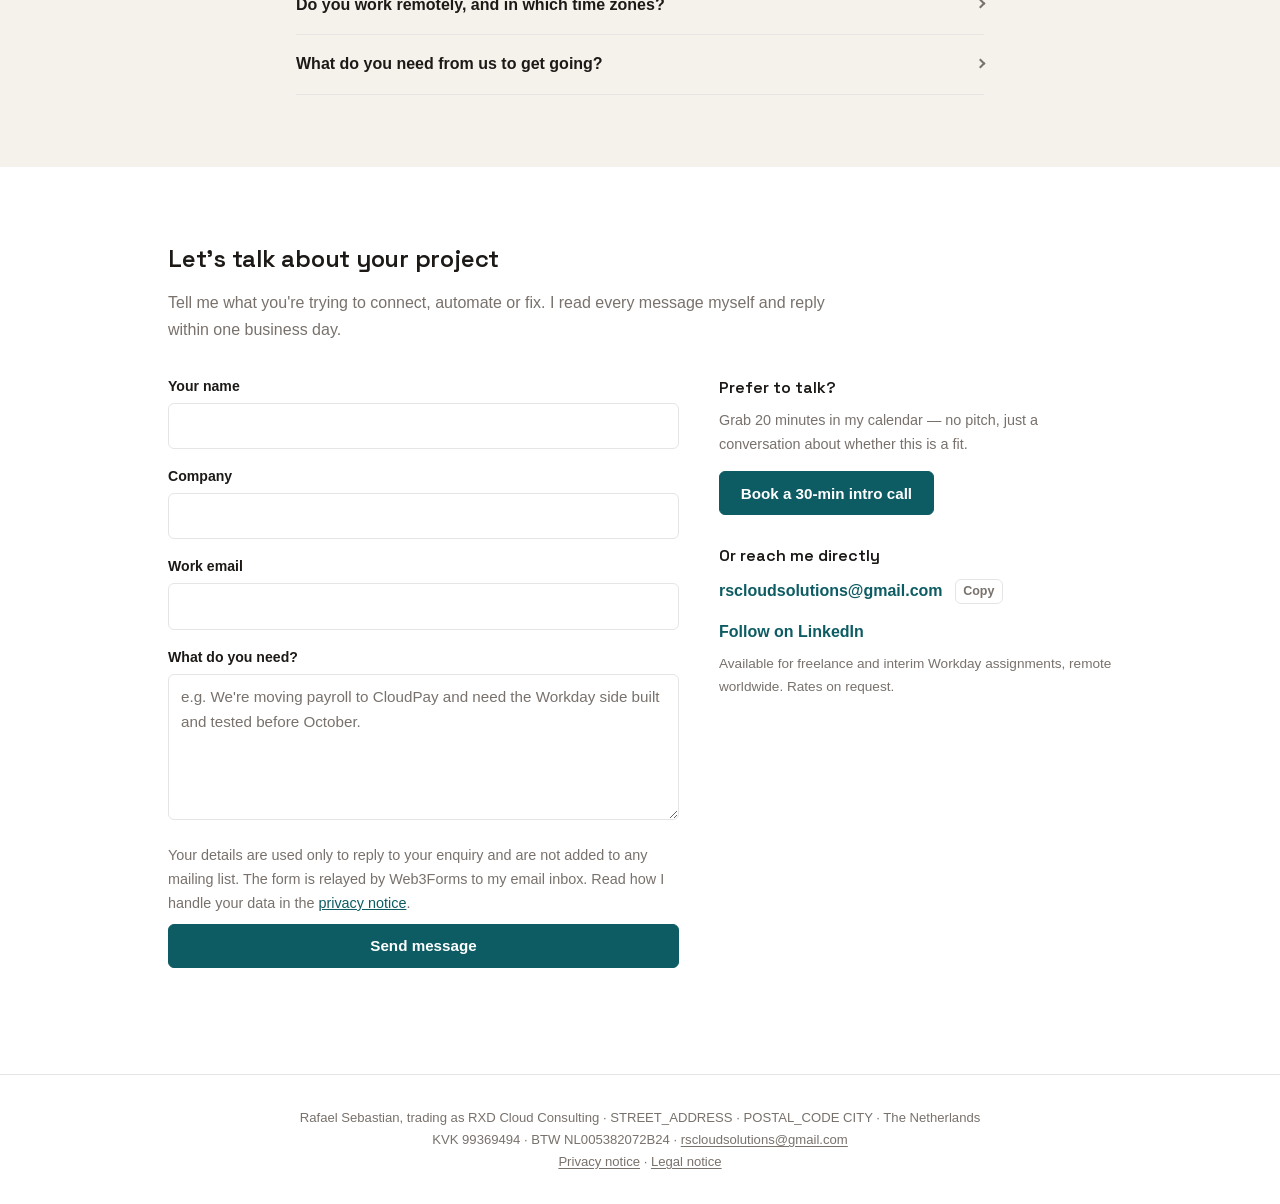
==== commit 396ddc66: "Privacy notice, legal notice, self-hosted font, client anonymisation, CI/CD with rollback - privacy." ====
--- a/index.html
+++ b/index.html
@@ -6,7 +6,7 @@
   <title>RXD Cloud Consulting — Workday Integration Specialist</title>
   <meta name="description" content="I help teams connect Workday to the rest of their stack — Studio, EIB, Core Connectors, automation and reporting. Workday Pro certified, 15+ years, working remotely worldwide from the Netherlands.">
   <meta name="author" content="Rafael Sebastian">
-  <meta http-equiv="Content-Security-Policy" content="default-src 'none'; script-src 'self' https://static.cloudflareinsights.com; style-src 'self' 'unsafe-inline' https://fonts.googleapis.com; font-src https://fonts.gstatic.com; img-src 'self' data:; connect-src https://api.web3forms.com; form-action https://api.web3forms.com; base-uri 'self'; frame-ancestors 'none'; object-src 'none'">
+  <meta http-equiv="Content-Security-Policy" content="default-src 'none'; script-src 'self' https://static.cloudflareinsights.com; style-src 'self' 'unsafe-inline'; font-src 'self'; img-src 'self' data:; connect-src https://api.web3forms.com https://cloudflareinsights.com; form-action https://api.web3forms.com; base-uri 'self'; object-src 'none'">
   <link rel="canonical" href="https://rafseb.github.io/rxdwebsite/">
 
   <meta property="og:site_name" content="RXD Cloud Consulting">
@@ -25,9 +25,7 @@
   <meta name="twitter:description" content="I build and fix Workday integrations — Studio, EIB, Core Connectors, automation — so HR data flows without someone pushing it along. 15+ years, Workday Pro certified.">
   <meta name="twitter:image" content="https://rafseb.github.io/rxdwebsite/og-image.png">
 
-  <link rel="preconnect" href="https://fonts.googleapis.com">
-  <link rel="preconnect" href="https://fonts.gstatic.com" crossorigin>
-  <link href="https://fonts.googleapis.com/css2?family=Space+Grotesk:wght@400;500;600;700&display=swap" rel="stylesheet">
+  <link rel="stylesheet" href="fonts/space-grotesk.css">
   <link rel="icon" type="image/svg+xml" href="favicon.svg">
   <link rel="stylesheet" href="styles.css">
 
@@ -49,6 +47,9 @@
         "priceRange": "$$$",
         "address": {
           "@type": "PostalAddress",
+          "streetAddress": "STREET_ADDRESS",
+          "postalCode": "POSTAL_CODE",
+          "addressLocality": "CITY",
           "addressCountry": "NL"
         },
         "areaServed": {
@@ -238,7 +239,7 @@
               <a href="https://calendly.com/raf-sebastian/30min" class="btn" data-goal="book-call" target="_blank" rel="noopener">Book a 30-min intro call</a>
               <a href="#contact" class="btn btn-ghost">Send a message</a>
             </div>
-            <p class="experience-strip">Delivered for: Munters&ensp;·&ensp;Picnic&ensp;·&ensp;Barings&ensp;·&ensp;Agoda&ensp;·&ensp;Accenture</p>
+            <p class="experience-strip">Recent clients: a Nordic manufacturer&ensp;·&ensp;a European e-commerce scale-up&ensp;·&ensp;a global asset manager&ensp;·&ensp;an Asia-Pacific travel platform</p>
           </div>
         </div>
       </div>
@@ -276,7 +277,7 @@
         <div class="grid grid-3">
           <article class="case">
             <p class="case-figure">~700</p>
-            <p class="case-client">Picnic — new hires per year, live on day one</p>
+            <p class="case-client">European e-commerce scale-up — new hires per year, live on day one</p>
             <dl>
               <dt>The problem</dt>
               <dd>High-volume hiring meant hundreds of new starters a year, and too many of them hit a login failure on their first morning. Every failure became a manual IT ticket on the day the person was least able to wait.</dd>
@@ -289,20 +290,20 @@
 
           <article class="case">
             <p class="case-figure">CSRD</p>
-            <p class="case-client">Munters — audit-ready workforce reporting</p>
+            <p class="case-client">Nordic manufacturer — audit-ready workforce reporting</p>
             <dl>
               <dt>The problem</dt>
               <dd>New CSRD sustainability reporting obligations required workforce figures that were consistent, traceable and defensible to an auditor — not assembled by hand each cycle.</dd>
               <dt>What I did</dt>
               <dd>Built the Workday reporting and data-extraction tooling behind the workforce disclosures, with the calculation logic held in the tenant so the numbers could be reproduced on demand.</dd>
               <dt>What changed</dt>
-              <dd>Workforce data published in the Munters Annual &amp; Sustainability Report 2025, and a repeatable process for every reporting cycle that follows.</dd>
+              <dd>Workforce data published in the client's annual sustainability report for 2025, and a repeatable process for every reporting cycle that follows.</dd>
             </dl>
           </article>
 
           <article class="case">
             <p class="case-figure">5–15 hrs</p>
-            <p class="case-client">Barings — manual processing saved every week</p>
+            <p class="case-client">Global asset manager — manual processing saved every week</p>
             <dl>
               <dt>The problem</dt>
               <dd>HR and Finance were carrying recurring manual processing — rekeying, reconciling and chasing data between Workday and the systems around it, every single week.</dd>
@@ -333,7 +334,7 @@
                    alt="Rafael Sebastian, Workday integration consultant" loading="lazy" decoding="async">
             </picture>
             -->
-            <p>I'm Rafael Sebastian, a Workday integration specialist based in the Netherlands. Since 2009 I've worked across the full HR technology stack — starting in PeopleSoft and Oracle at Accenture, and specialising in Workday integrations for the past decade at companies including Agoda, Barings, Picnic and Munters.</p>
+            <p>I'm Rafael Sebastian, a Workday integration specialist based in the Netherlands. Since 2009 I've worked across the full HR technology stack — starting in PeopleSoft and Oracle at Accenture, and specialising in Workday integrations for the past decade at employers across e-commerce, asset management, travel technology and manufacturing.</p>
           </div>
           <p>I sit between HR, Payroll, IT and Finance — listening to all of them, then turning what they need into integrations that run without anyone holding them together. I work with teams globally, remotely, in English.</p>
           <p>Most of my work starts the same way — a process that someone is holding together by hand, and a system that was supposed to have removed that work. If that sounds familiar, it is worth a conversation.</p>
@@ -422,6 +423,12 @@
                         placeholder="e.g. We're moving payroll to CloudPay and need the Workday side built and tested before October."></textarea>
             </div>
 
+            <p class="form-note">
+              Your details are used only to reply to your enquiry and are not added to any mailing list.
+              The form is relayed by Web3Forms to my email inbox. Read how I handle your data in the
+              <a href="privacy.html#contact-form">privacy notice</a>.
+            </p>
+
             <button type="submit" class="btn">Send message</button>
             <p id="form-status" class="form-status" role="status" aria-live="polite"></p>
           </form>
@@ -448,8 +455,9 @@
 
   <footer class="site-footer">
     <div class="container">
-      <p>RXD Cloud Consulting · The Netherlands</p>
-      <p>KVK 99369494 · BTW NL005382072B24</p>
+      <p>Rafael Sebastian, trading as RXD Cloud Consulting · STREET_ADDRESS · POSTAL_CODE CITY · The Netherlands</p>
+      <p>KVK 99369494 · BTW NL005382072B24 · <a href="mailto:rscloudsolutions@gmail.com">rscloudsolutions@gmail.com</a></p>
+      <p><a href="privacy.html">Privacy notice</a> · <a href="privacy.html#legal">Legal notice</a></p>
     </div>
   </footer>
 
--- a/fonts/space-grotesk.css
+++ b/fonts/space-grotesk.css
@@ -0,0 +1,108 @@
+/* vietnamese */
+@font-face {
+  font-family: 'Space Grotesk';
+  font-style: normal;
+  font-weight: 400;
+  font-display: swap;
+  src: url(space-grotesk-1.woff2) format('woff2');
+  unicode-range: U+0102-0103, U+0110-0111, U+0128-0129, U+0168-0169, U+01A0-01A1, U+01AF-01B0, U+0300-0301, U+0303-0304, U+0308-0309, U+0323, U+0329, U+1EA0-1EF9, U+20AB;
+}
+/* latin-ext */
+@font-face {
+  font-family: 'Space Grotesk';
+  font-style: normal;
+  font-weight: 400;
+  font-display: swap;
+  src: url(space-grotesk-2.woff2) format('woff2');
+  unicode-range: U+0100-02BA, U+02BD-02C5, U+02C7-02CC, U+02CE-02D7, U+02DD-02FF, U+0304, U+0308, U+0329, U+1D00-1DBF, U+1E00-1E9F, U+1EF2-1EFF, U+2020, U+20A0-20AB, U+20AD-20C4, U+2113, U+2C60-2C7F, U+A720-A7FF;
+}
+/* latin */
+@font-face {
+  font-family: 'Space Grotesk';
+  font-style: normal;
+  font-weight: 400;
+  font-display: swap;
+  src: url(space-grotesk-3.woff2) format('woff2');
+  unicode-range: U+0000-00FF, U+0131, U+0152-0153, U+02BB-02BC, U+02C6, U+02DA, U+02DC, U+0304, U+0308, U+0329, U+2000-206F, U+20AC, U+2122, U+2191, U+2193, U+2212, U+2215, U+FEFF, U+FFFD;
+}
+/* vietnamese */
+@font-face {
+  font-family: 'Space Grotesk';
+  font-style: normal;
+  font-weight: 500;
+  font-display: swap;
+  src: url(space-grotesk-1.woff2) format('woff2');
+  unicode-range: U+0102-0103, U+0110-0111, U+0128-0129, U+0168-0169, U+01A0-01A1, U+01AF-01B0, U+0300-0301, U+0303-0304, U+0308-0309, U+0323, U+0329, U+1EA0-1EF9, U+20AB;
+}
+/* latin-ext */
+@font-face {
+  font-family: 'Space Grotesk';
+  font-style: normal;
+  font-weight: 500;
+  font-display: swap;
+  src: url(space-grotesk-2.woff2) format('woff2');
+  unicode-range: U+0100-02BA, U+02BD-02C5, U+02C7-02CC, U+02CE-02D7, U+02DD-02FF, U+0304, U+0308, U+0329, U+1D00-1DBF, U+1E00-1E9F, U+1EF2-1EFF, U+2020, U+20A0-20AB, U+20AD-20C4, U+2113, U+2C60-2C7F, U+A720-A7FF;
+}
+/* latin */
+@font-face {
+  font-family: 'Space Grotesk';
+  font-style: normal;
+  font-weight: 500;
+  font-display: swap;
+  src: url(space-grotesk-3.woff2) format('woff2');
+  unicode-range: U+0000-00FF, U+0131, U+0152-0153, U+02BB-02BC, U+02C6, U+02DA, U+02DC, U+0304, U+0308, U+0329, U+2000-206F, U+20AC, U+2122, U+2191, U+2193, U+2212, U+2215, U+FEFF, U+FFFD;
+}
+/* vietnamese */
+@font-face {
+  font-family: 'Space Grotesk';
+  font-style: normal;
+  font-weight: 600;
+  font-display: swap;
+  src: url(space-grotesk-1.woff2) format('woff2');
+  unicode-range: U+0102-0103, U+0110-0111, U+0128-0129, U+0168-0169, U+01A0-01A1, U+01AF-01B0, U+0300-0301, U+0303-0304, U+0308-0309, U+0323, U+0329, U+1EA0-1EF9, U+20AB;
+}
+/* latin-ext */
+@font-face {
+  font-family: 'Space Grotesk';
+  font-style: normal;
+  font-weight: 600;
+  font-display: swap;
+  src: url(space-grotesk-2.woff2) format('woff2');
+  unicode-range: U+0100-02BA, U+02BD-02C5, U+02C7-02CC, U+02CE-02D7, U+02DD-02FF, U+0304, U+0308, U+0329, U+1D00-1DBF, U+1E00-1E9F, U+1EF2-1EFF, U+2020, U+20A0-20AB, U+20AD-20C4, U+2113, U+2C60-2C7F, U+A720-A7FF;
+}
+/* latin */
+@font-face {
+  font-family: 'Space Grotesk';
+  font-style: normal;
+  font-weight: 600;
+  font-display: swap;
+  src: url(space-grotesk-3.woff2) format('woff2');
+  unicode-range: U+0000-00FF, U+0131, U+0152-0153, U+02BB-02BC, U+02C6, U+02DA, U+02DC, U+0304, U+0308, U+0329, U+2000-206F, U+20AC, U+2122, U+2191, U+2193, U+2212, U+2215, U+FEFF, U+FFFD;
+}
+/* vietnamese */
+@font-face {
+  font-family: 'Space Grotesk';
+  font-style: normal;
+  font-weight: 700;
+  font-display: swap;
+  src: url(space-grotesk-1.woff2) format('woff2');
+  unicode-range: U+0102-0103, U+0110-0111, U+0128-0129, U+0168-0169, U+01A0-01A1, U+01AF-01B0, U+0300-0301, U+0303-0304, U+0308-0309, U+0323, U+0329, U+1EA0-1EF9, U+20AB;
+}
+/* latin-ext */
+@font-face {
+  font-family: 'Space Grotesk';
+  font-style: normal;
+  font-weight: 700;
+  font-display: swap;
+  src: url(space-grotesk-2.woff2) format('woff2');
+  unicode-range: U+0100-02BA, U+02BD-02C5, U+02C7-02CC, U+02CE-02D7, U+02DD-02FF, U+0304, U+0308, U+0329, U+1D00-1DBF, U+1E00-1E9F, U+1EF2-1EFF, U+2020, U+20A0-20AB, U+20AD-20C4, U+2113, U+2C60-2C7F, U+A720-A7FF;
+}
+/* latin */
+@font-face {
+  font-family: 'Space Grotesk';
+  font-style: normal;
+  font-weight: 700;
+  font-display: swap;
+  src: url(space-grotesk-3.woff2) format('woff2');
+  unicode-range: U+0000-00FF, U+0131, U+0152-0153, U+02BB-02BC, U+02C6, U+02DA, U+02DC, U+0304, U+0308, U+0329, U+2000-206F, U+20AC, U+2122, U+2191, U+2193, U+2212, U+2215, U+FEFF, U+FFFD;
+}
--- a/styles.css
+++ b/styles.css
@@ -739,4 +739,21 @@
 @media print {
   .site-header, .mobile-cta, .skip-link, .contact-form { display: none; }
   .faq[open] > p, .faq > p { display: block; }
-}+}
+/* ── Legal pages (privacy notice, legal notice) ── */
+
+.legal h1 { font-size: clamp(1.75rem, 4vw, 2.25rem); margin-bottom: 0.5rem; }
+.legal h2 { font-size: 1.25rem; margin: 2.25rem 0 0.75rem; scroll-margin-top: 5rem; }
+.legal p, .legal li { margin-bottom: 0.9rem; }
+.legal ul { padding-left: 1.25rem; margin-bottom: 0.9rem; }
+.legal li { margin-bottom: 0.4rem; }
+.legal .updated { color: var(--muted); font-size: 0.9rem; }
+
+/* ── Contact form notice ── */
+
+.form-note { color: var(--muted); font-size: 0.9rem; margin-top: 0.5rem; }
+.form-note a { color: var(--accent); }
+
+/* ── Footer links ── */
+
+.site-footer a { color: inherit; text-decoration: underline; text-underline-offset: 2px; }
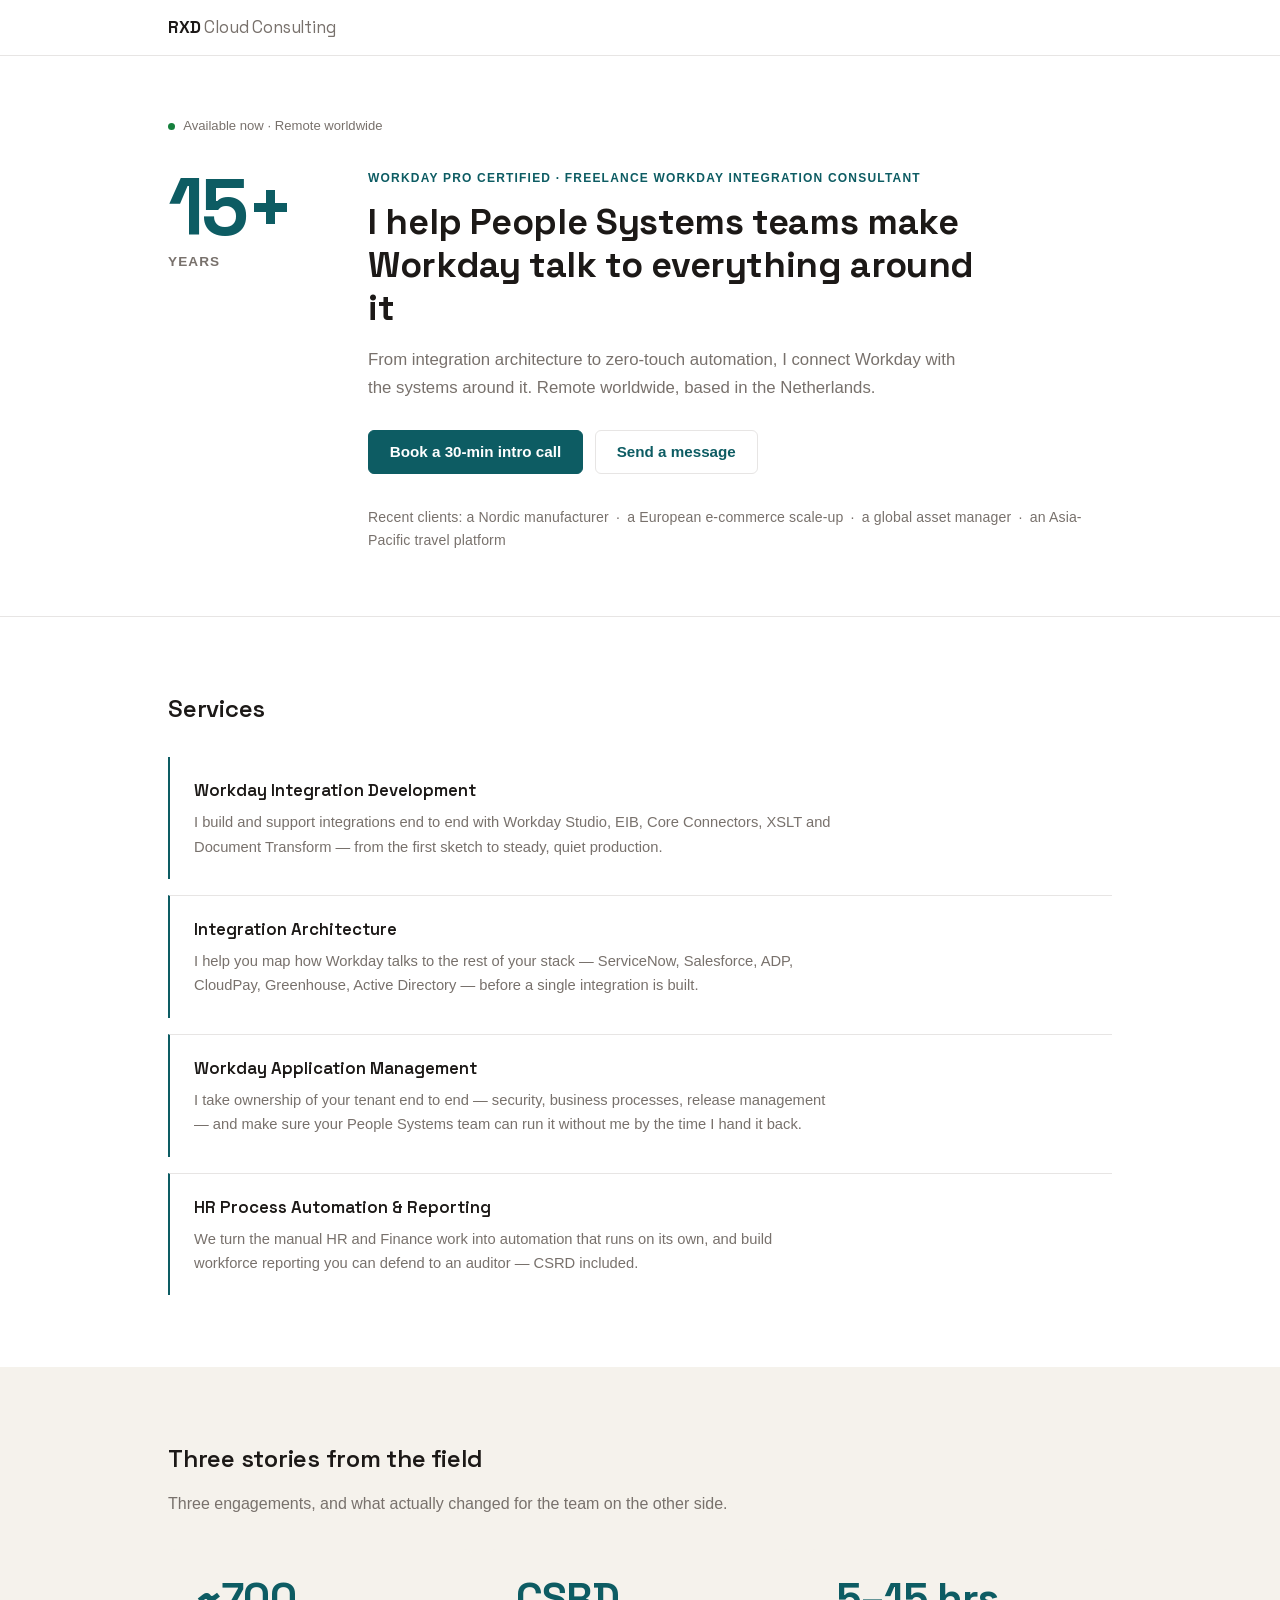
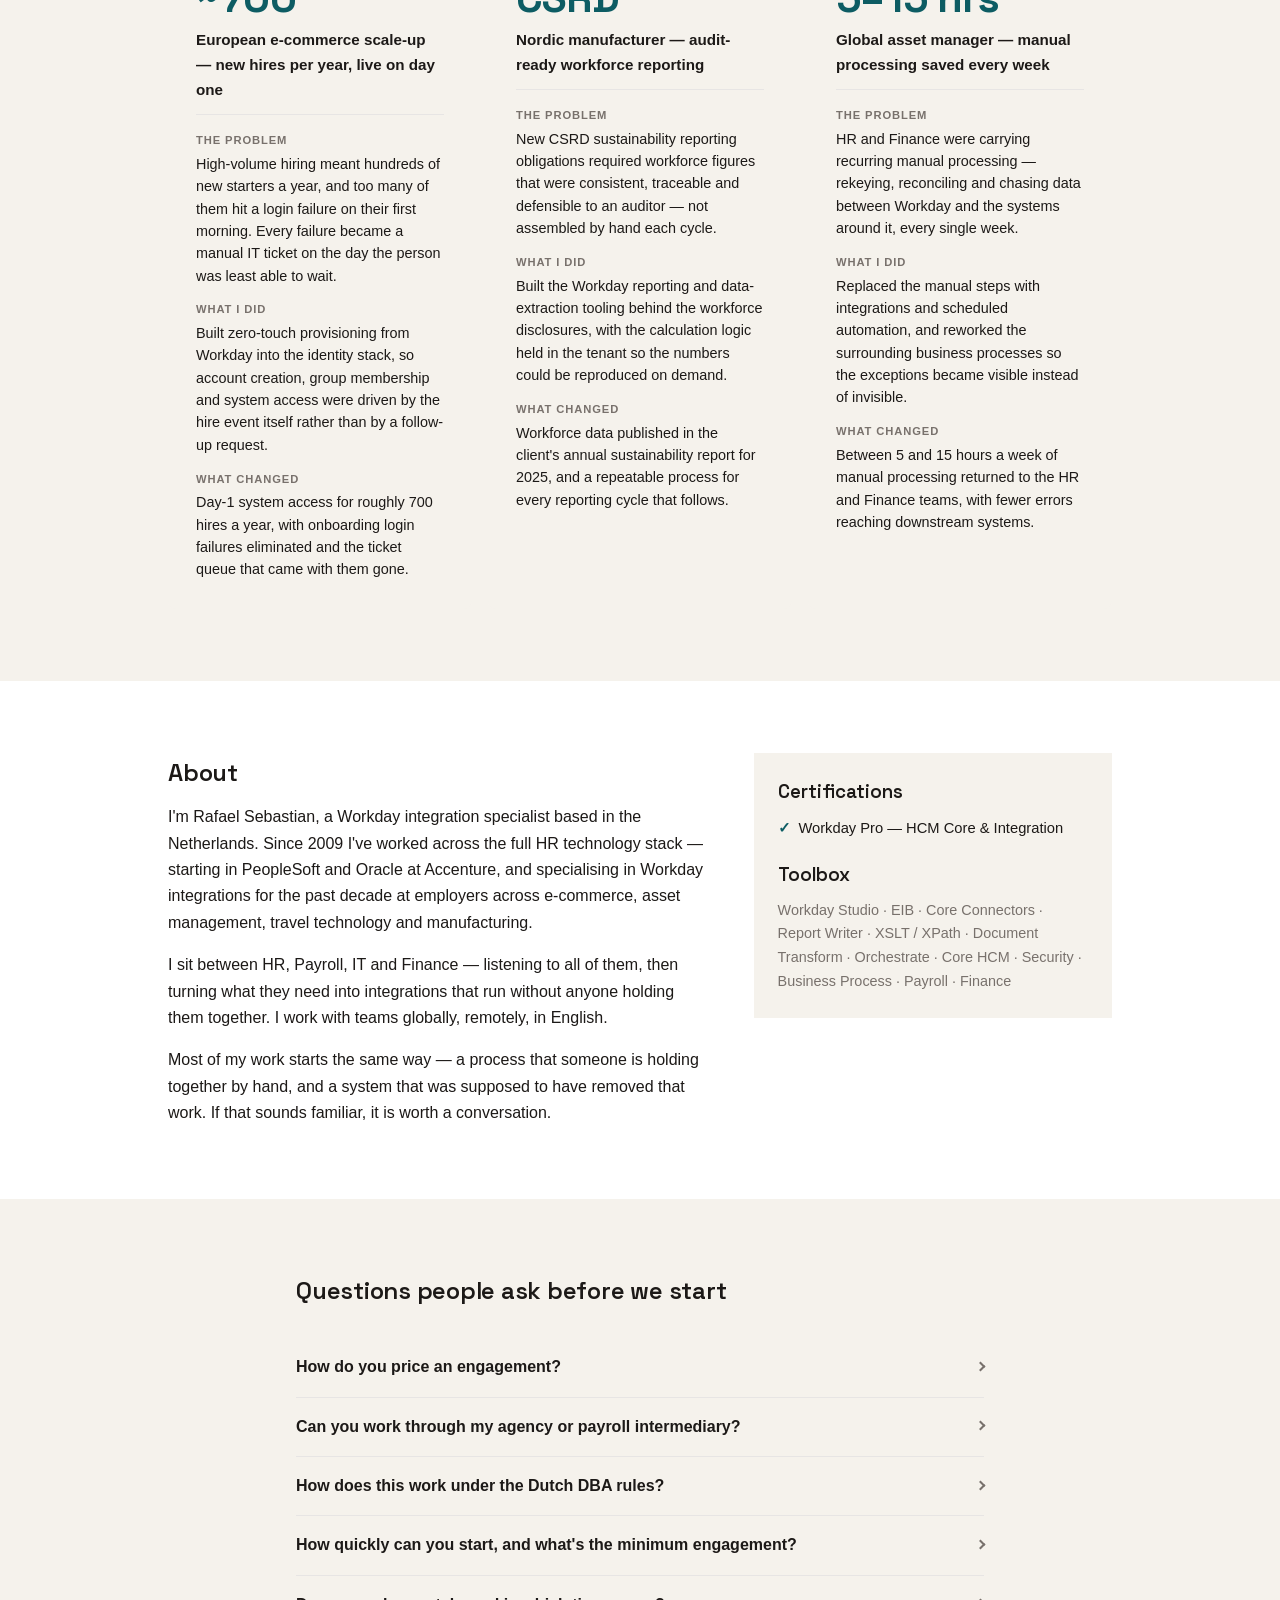
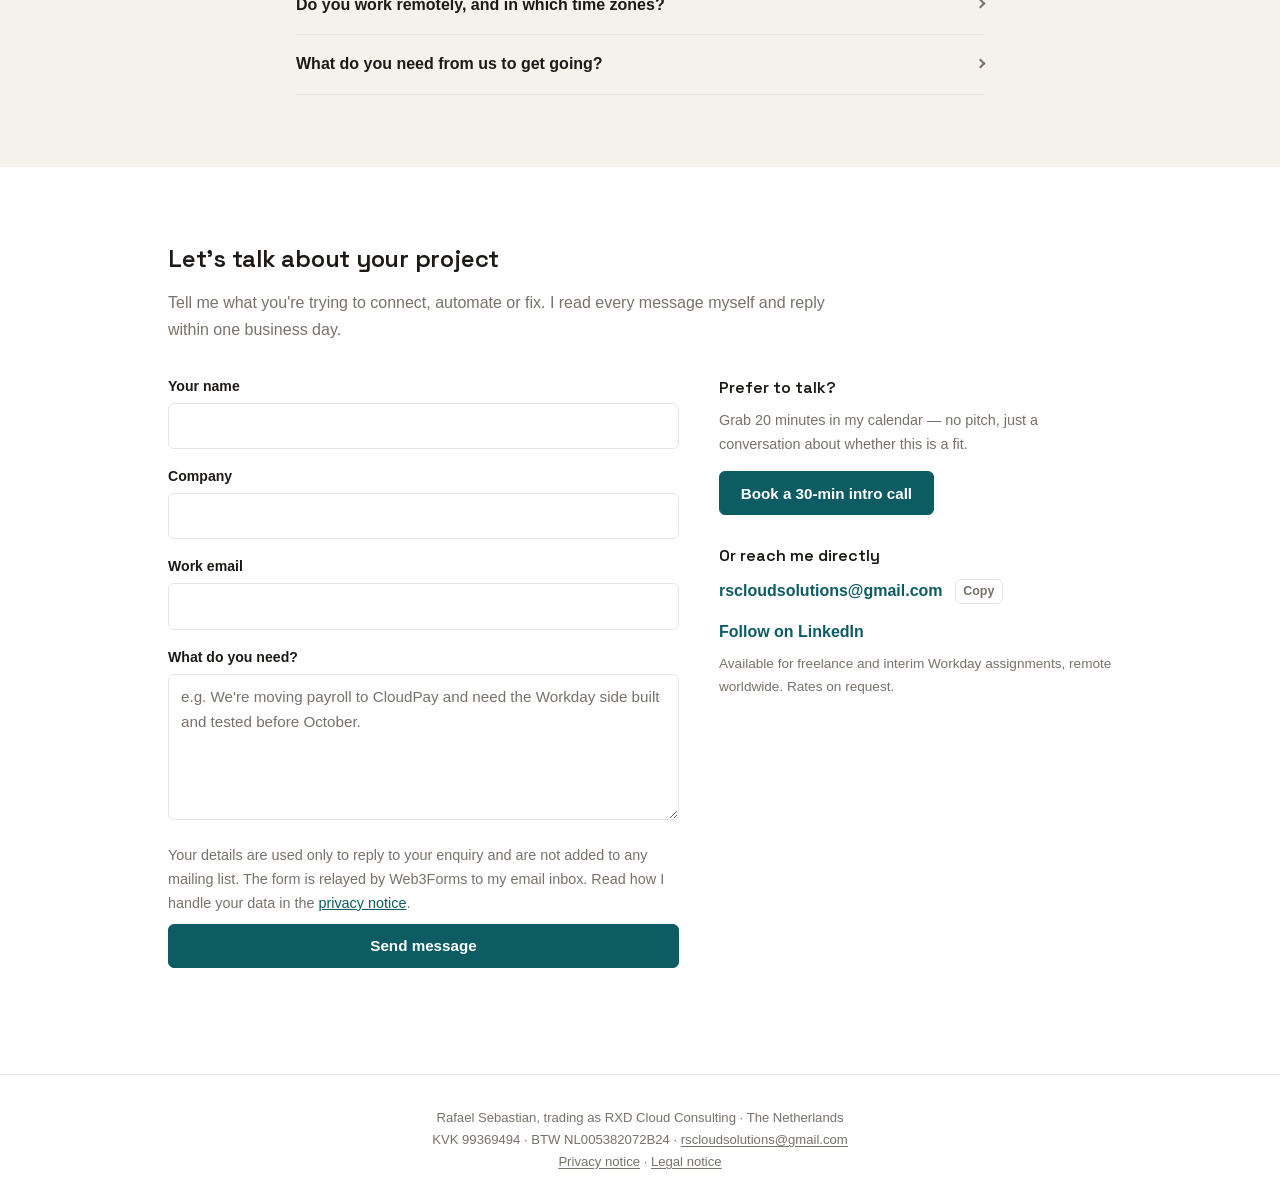
==== commit 3fc2349d: "Remove street address placeholder from footer Co-Authored-By: Claude Haiku 5.5 <noreply@anthropic.co" ====
--- a/index.html
+++ b/index.html
@@ -455,7 +455,7 @@
 
   <footer class="site-footer">
     <div class="container">
-      <p>Rafael Sebastian, trading as RXD Cloud Consulting · STREET_ADDRESS · POSTAL_CODE CITY · The Netherlands</p>
+      <p>Rafael Sebastian, trading as RXD Cloud Consulting · The Netherlands</p>
       <p>KVK 99369494 · BTW NL005382072B24 · <a href="mailto:rscloudsolutions@gmail.com">rscloudsolutions@gmail.com</a></p>
       <p><a href="privacy.html">Privacy notice</a> · <a href="privacy.html#legal">Legal notice</a></p>
     </div>
